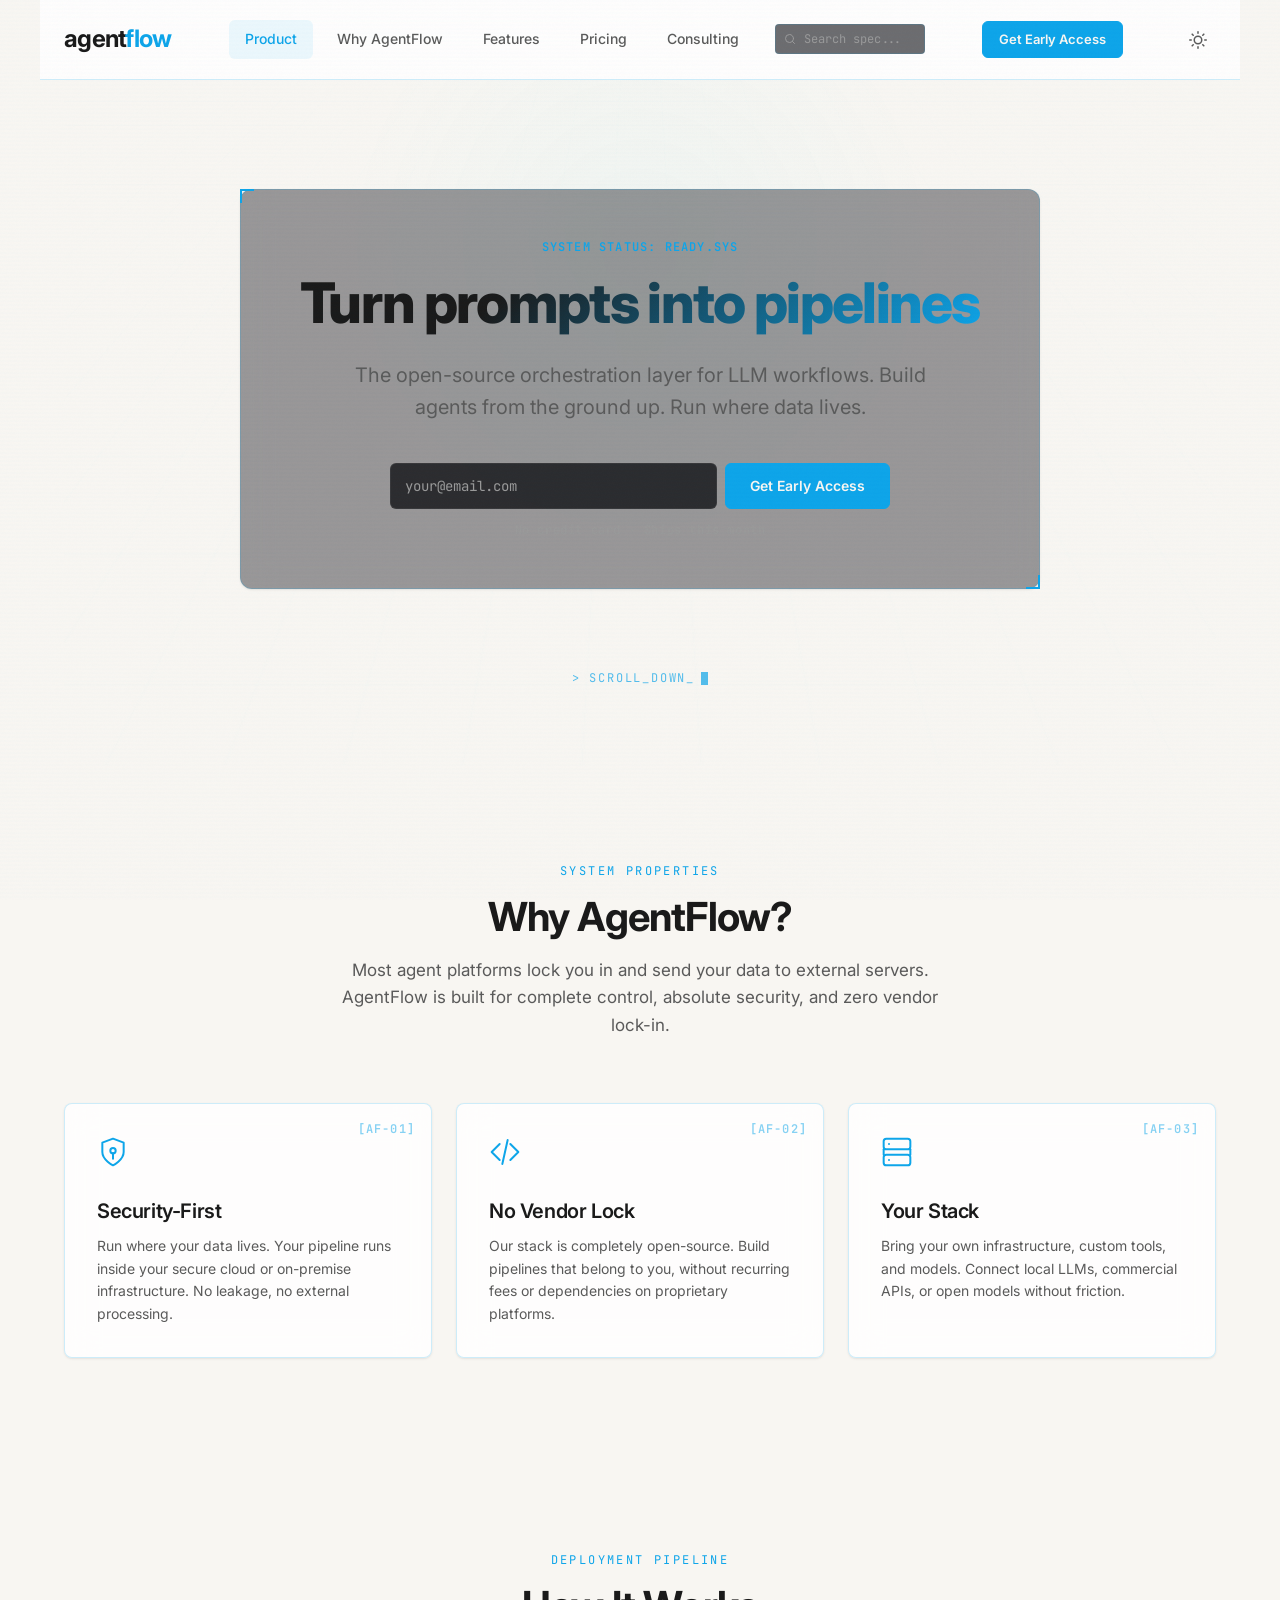
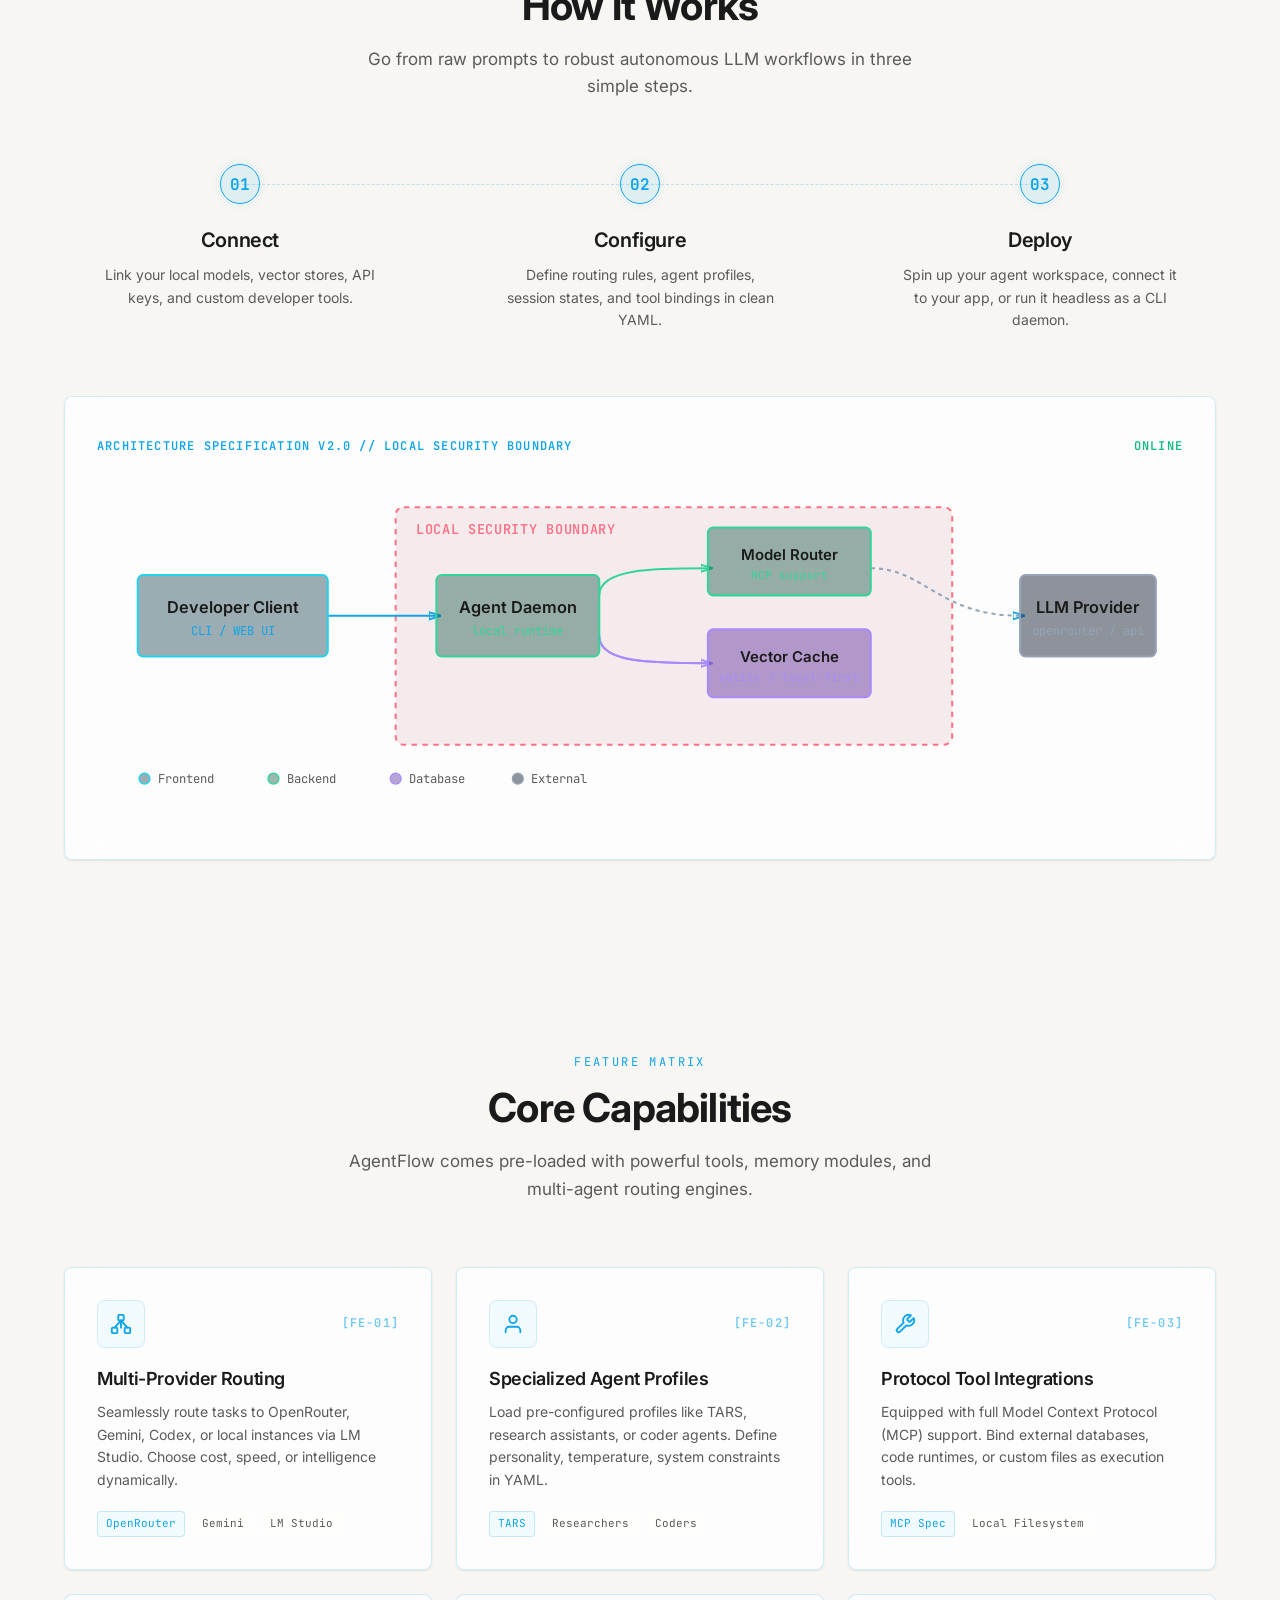
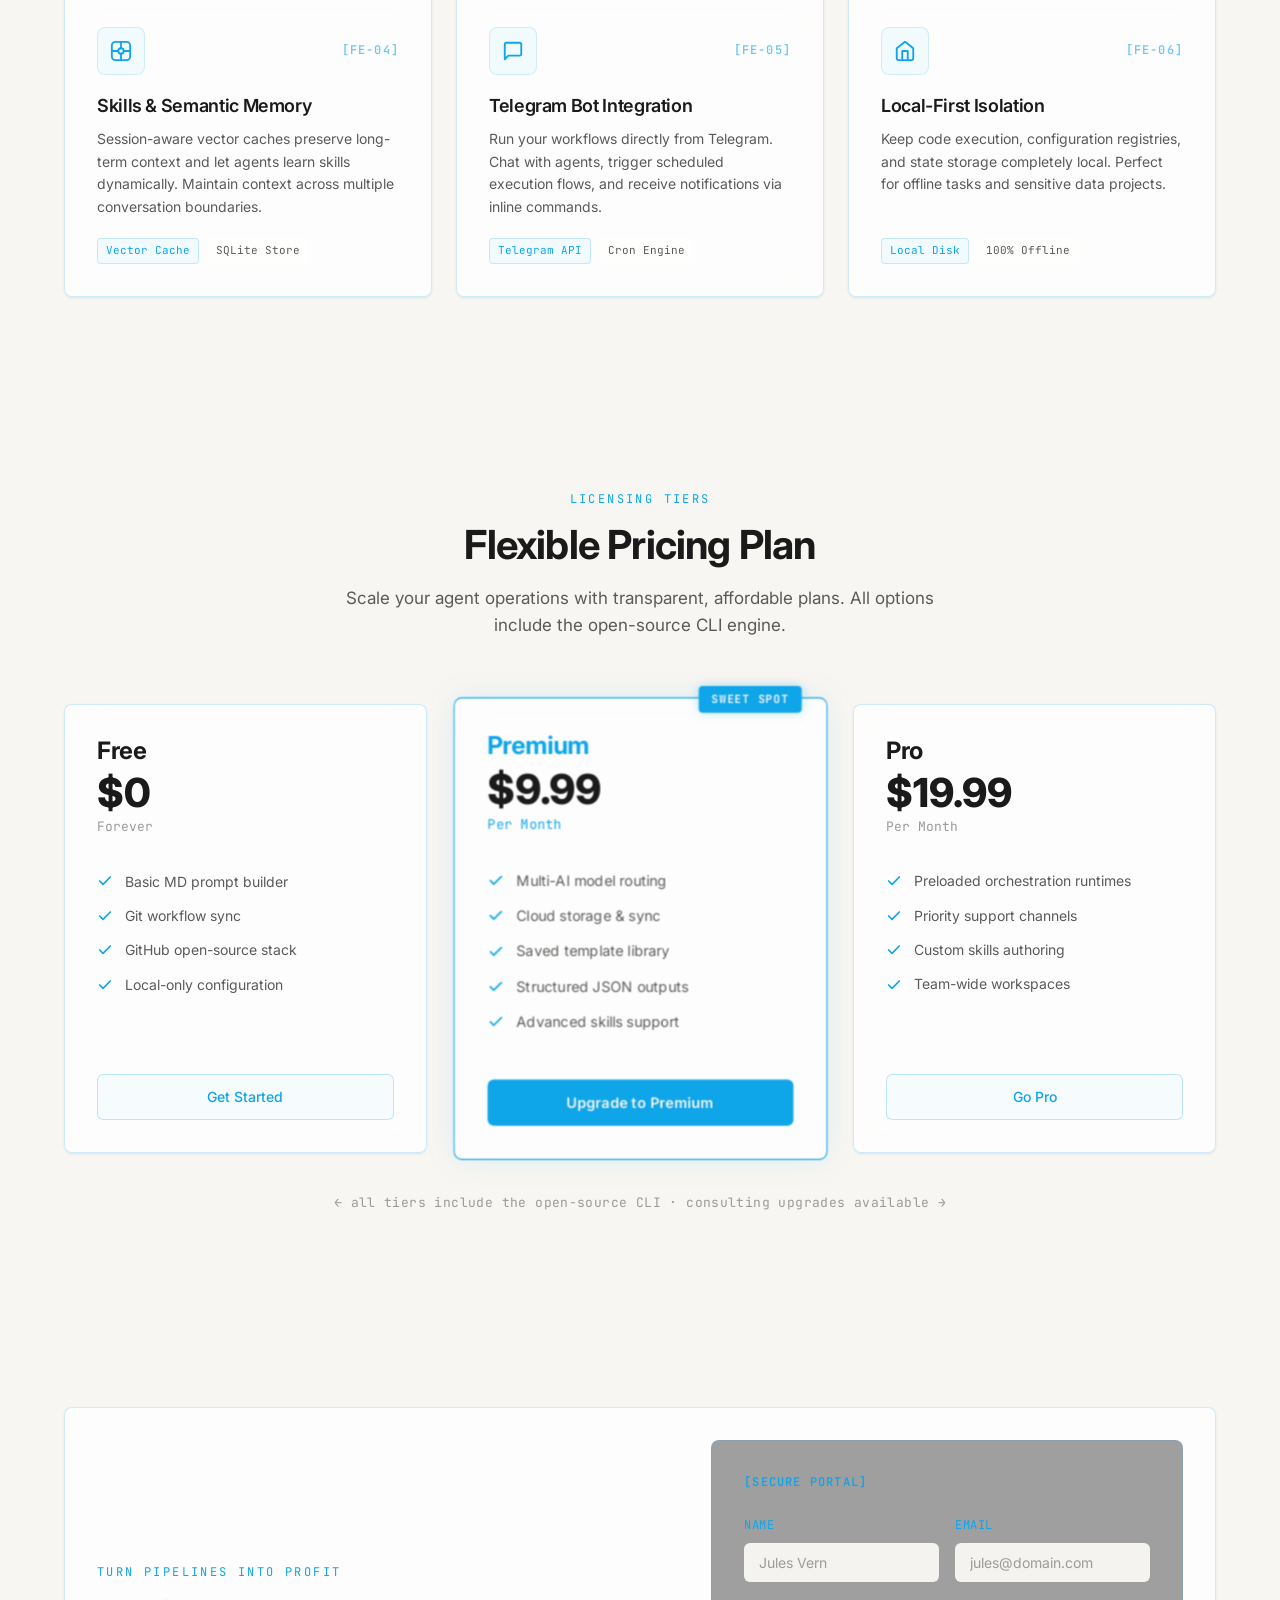
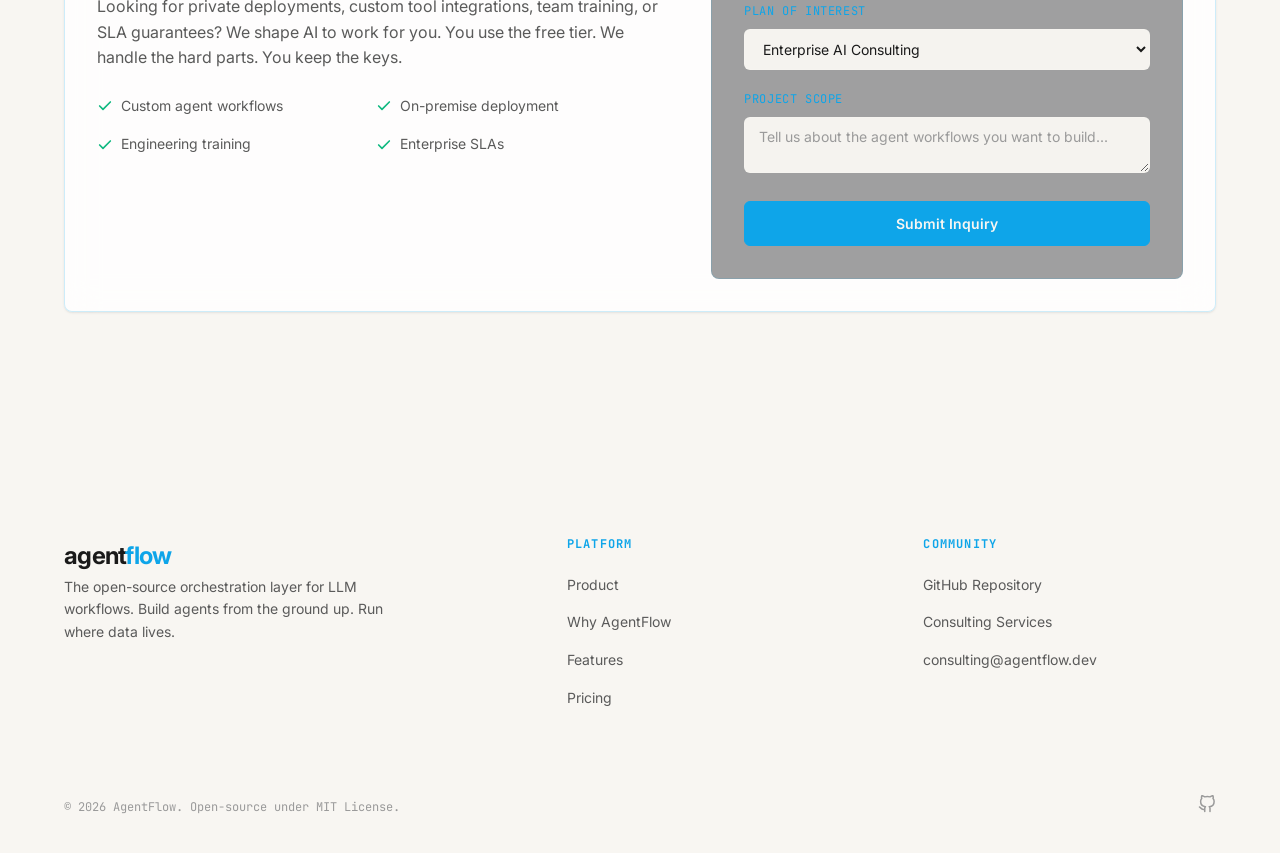
==== index.html @ 36c437a7 "AgentFlow marketing site v0.1 — Drift Design System v2.0 - Dark/light theme toggle with persistent s" ====
<!--
---
title: "AgentFlow Marketing Site"
artifact_type: Knowledge_Base
source_context: Drift redesign marketing site build
domain: Cloud/Infrastructure
systems: AgentFlow
primary_entities: AgentFlow; AI Agent Orchestration; Drift Design System
last_updated: 2026-05-25
status: active
---
-->
<!DOCTYPE html>
<html lang="en">
<head>
  <meta charset="UTF-8">
  <meta name="viewport" content="width=device-width, initial-scale=1.0">
  
  <!-- SEO Tags -->
  <title>AgentFlow | Turn Prompts Into Pipelines</title>
  <meta name="description" content="The open-source orchestration layer for LLM workflows. Build secure, local-first AI agents from the ground up and run where your data lives.">
  
  <!-- OpenGraph Metadata -->
  <meta property="og:title" content="AgentFlow | Turn Prompts Into Pipelines">
  <meta property="og:description" content="Build secure, local-first AI agents from the ground up and run where your data lives.">
  <meta property="og:type" content="website">
  <meta property="og:url" content="https://agentflow.dev">
  
  <!-- Fonts -->
  <link rel="preconnect" href="https://fonts.googleapis.com">
  <link rel="preconnect" href="https://fonts.gstatic.com" crossorigin>
  <link href="https://fonts.googleapis.com/css2?family=Inter:wght@300;400;500;600;700&family=JetBrains+Mono:wght@300;400;500;600;700&display=swap" rel="stylesheet">
  
  <style>
    /* ═══════════════════════════════════════════════════════════════
       DRIFT DESIGN SYSTEM v2.0 — CANONICAL STYLES
       ═══════════════════════════════════════════════════════════════ */
    
    *, *::before, *::after {
      box-sizing: border-box;
      margin: 0;
      padding: 0;
    }

    :root {
      /* Backgrounds */
      --bg-deep: #0B0B12;
      --bg-base: #0c0d0f;
      --bg-alt: #030712;
      --panel: #111215;
      --surface: #17181c;
      --border-panel: rgba(255, 255, 255, 0.05);

      /* Typography ink */
      --ink: #f2f0e8;
      --ink-secondary: #a8a6a0;
      --ink-muted: #6b6a66;

      /* Accent Palette (Domain: Cloud/Infrastructure = Teal) */
      --accent-primary: #22d3ee;
      --accent-primary-rgb: 34, 211, 238;
      --accent-secondary: #34d399;
      --accent-secondary-rgb: 52, 211, 153;
      --accent-tertiary: #818cf8;
      --accent-tertiary-rgb: 129, 140, 248;
      --accent-warning: #f472b6;

      /* Glassmorphism */
      --glass-bg: rgba(17, 18, 21, 0.75);
      --glass-border: rgba(34, 211, 238, 0.15);
      --glass-blur: 16px;
      --grain-opacity: 0.035;

      /* Font Stacks */
      --font-sans: 'Inter', system-ui, -apple-system, sans-serif;
      --font-mono: 'JetBrains Mono', monospace;

      /* Layout Dimensions */
      --content-max: 1200px;
      --header-height: 80px;

      /* Animation patterns */
      --ease-out: cubic-bezier(0.22, 1, 0.36, 1);
      --ease-spring: cubic-bezier(0.34, 1.56, 0.64, 1);
      --duration-fast: 150ms;
      --duration-base: 300ms;
      --duration-slow: 500ms;
    }

    /* ═══════════════════════════════════════════════════════════════
       LIGHT THEME — Warm, colorful alternative
       ═══════════════════════════════════════════════════════════════ */
    [data-theme="light"] {
      --bg-deep: #f8f6f2;
      --bg-base: #f0ede8;
      --bg-alt: #e8e4de;
      --panel: #ffffff;
      --surface: #f5f3ef;
      --border-panel: rgba(0, 0, 0, 0.06);

      --ink: #1a1a1a;
      --ink-secondary: #5a5a5a;
      --ink-muted: #9a9a9a;

      --accent-primary: #0ea5e9;
      --accent-primary-rgb: 14, 165, 233;
      --accent-secondary: #10b981;
      --accent-secondary-rgb: 16, 185, 129;
      --accent-tertiary: #8b5cf6;
      --accent-tertiary-rgb: 139, 92, 246;

      --glass-bg: rgba(255, 255, 255, 0.8);
      --glass-border: rgba(14, 165, 233, 0.2);
      --glass-blur: 16px;
      --grain-opacity: 0.015;

      /* Card shadow for light mode */
      --card-shadow: 0 1px 3px rgba(0,0,0,0.06), 0 1px 2px rgba(0,0,0,0.04);
      --card-shadow-hover: 0 10px 25px rgba(0,0,0,0.08), 0 4px 10px rgba(0,0,0,0.04);
    }
    [data-theme="light"] .drift-card {
      box-shadow: var(--card-shadow);
    }
    [data-theme="light"] .drift-card:hover {
      box-shadow: var(--card-shadow-hover);
    }
    [data-theme="light"] .drift-card--glass {
      box-shadow: var(--card-shadow);
    }
    [data-theme="light"] .drift-hud-frame {
      border-color: rgba(14, 165, 233, 0.2);
    }

    /* ── Base Setup ── */
    html {
      scroll-behavior: smooth;
      background-color: var(--bg-deep);
      color: var(--ink);
      font-family: var(--font-sans);
      -webkit-font-smoothing: antialiased;
      -moz-osx-font-smoothing: grayscale;
    }

    body {
      min-height: 100vh;
      overflow-x: hidden;
      line-height: 1.6;
      position: relative;
    }

    /* ── Scrollbars ── */
    ::-webkit-scrollbar {
      width: 8px;
    }
    ::-webkit-scrollbar-track {
      background: var(--bg-deep);
    }
    ::-webkit-scrollbar-thumb {
      background: var(--panel);
      border-radius: 4px;
      border: 2px solid var(--bg-deep);
    }
    ::-webkit-scrollbar-thumb:hover {
      background: var(--accent-primary);
    }

    /* Selection Highlighting */
    ::selection {
      background: rgba(var(--accent-primary-rgb), 0.25);
      color: var(--ink);
    }

    /* ── Overlays (Grain & Scanline) ── */
    body::before {
      content: '';
      position: fixed;
      inset: 0;
      z-index: 10000;
      pointer-events: none;
      opacity: var(--grain-opacity);
      background-image: url("data:image/svg+xml,%3Csvg viewBox='0 0 256 256' xmlns='http://www.w3.org/2000/svg'%3E%3Cfilter id='n'%3E%3CfeTurbulence type='fractalNoise' baseFrequency='0.85' numOctaves='4' stitchTiles='stitch'/%3E%3C/filter%3E%3Crect width='100%25' height='100%25' filter='url(%23n)' opacity='1'/%3E%3C/svg%3E");
      background-size: 200px 200px;
    }

    body::after {
      content: '';
      position: fixed;
      inset: 0;
      z-index: 9999;
      pointer-events: none;
      background: repeating-linear-gradient(
        0deg,
        transparent,
        transparent 2px,
        rgba(var(--accent-primary-rgb), 0.008) 2px,
        rgba(var(--accent-primary-rgb), 0.008) 4px
      );
    }

    /* ── App Shell / Layout ── */
    .app-shell {
      max-width: var(--content-max);
      margin: 0 auto;
      padding: 0 1.5rem;
    }

    section {
      padding: 6rem 0;
      position: relative;
    }
    
    section + section {
      border-top: 1px solid rgba(255, 255, 255, 0.03);
    }

    /* ── Typography Utilities ── */
    h1, h2, h3, h4, h5, h6 {
      font-family: var(--font-sans);
      font-weight: 700;
      line-height: 1.2;
      letter-spacing: -0.02em;
    }
    
    p {
      color: var(--ink-secondary);
      font-size: 1rem;
    }

    .font-mono {
      font-family: var(--font-mono);
    }

    /* ── Button Components ── */
    .drift-btn {
      display: inline-flex;
      align-items: center;
      justify-content: center;
      gap: 0.5rem;
      padding: 0.75rem 1.5rem;
      border-radius: 6px;
      font-family: var(--font-sans);
      font-weight: 500;
      font-size: 0.875rem;
      line-height: 1.4;
      cursor: pointer;
      transition: all var(--duration-fast) var(--ease-out);
      border: 1px solid transparent;
      text-decoration: none;
      outline: none;
    }

    .drift-btn--primary {
      background: var(--accent-primary);
      color: var(--bg-deep);
      border-color: var(--accent-primary);
      font-weight: 600;
    }

    .drift-btn--primary:hover {
      background: transparent;
      color: var(--accent-primary);
      box-shadow: 0 0 15px rgba(var(--accent-primary-rgb), 0.35);
    }
    
    .drift-btn--primary:focus-visible {
      box-shadow: 0 0 0 3px rgba(var(--accent-primary-rgb), 0.4);
    }

    .drift-btn--secondary {
      background: rgba(var(--accent-primary-rgb), 0.03);
      color: var(--accent-primary);
      border-color: rgba(var(--accent-primary-rgb), 0.25);
    }

    .drift-btn--secondary:hover {
      border-color: var(--accent-primary);
      background: rgba(var(--accent-primary-rgb), 0.08);
      box-shadow: 0 0 12px rgba(var(--accent-primary-rgb), 0.15);
    }

    .drift-btn--ghost {
      background: transparent;
      color: var(--ink-secondary);
    }

    .drift-btn--ghost:hover {
      color: var(--ink);
      background: rgba(255, 255, 255, 0.04);
    }

    /* ── Inputs & Forms ── */
    .drift-input {
      background: var(--surface);
      border: 1px solid rgba(255, 255, 255, 0.06);
      border-radius: 6px;
      padding: 0.625rem 0.875rem;
      font-family: var(--font-sans);
      font-size: 0.875rem;
      color: var(--ink);
      transition: border-color 0.15s ease;
      width: 100%;
    }
    .drift-input::placeholder {
      color: var(--ink-muted);
    }
    .drift-input:focus {
      outline: none;
      border-color: var(--accent-primary);
      box-shadow: 0 0 0 3px rgba(34, 211, 238, 0.1);
    }

    /* ── Cards & Panels ── */
    .drift-card {
      background: var(--panel);
      border: 1px solid rgba(255, 255, 255, 0.04);
      border-radius: 8px;
      padding: 2rem;
      transition: border-color var(--duration-base) var(--ease-out), 
                  transform var(--duration-base) var(--ease-out),
                  box-shadow var(--duration-base) var(--ease-out);
    }

    .drift-card:hover {
      border-color: rgba(var(--accent-primary-rgb), 0.2);
      transform: translateY(-3px);
    }

    .drift-card--glass {
      background: var(--glass-bg);
      backdrop-filter: blur(var(--glass-blur));
      -webkit-backdrop-filter: blur(var(--glass-blur));
      border: 1px solid var(--glass-border);
    }

    .drift-card--interactive {
      cursor: pointer;
    }

    .drift-card--interactive:hover {
      border-color: var(--accent-primary);
      box-shadow: 0 0 25px rgba(var(--accent-primary-rgb), 0.08);
    }

    /* ── HUD Frames & Brackets ── */
    .drift-hud-frame {
      position: relative;
      border: 1px solid rgba(var(--accent-primary-rgb), 0.1);
      background: rgba(11, 11, 18, 0.4);
      padding: 2rem;
    }

    .drift-hud-frame::before,
    .drift-hud-frame::after {
      content: '';
      position: absolute;
      width: 14px;
      height: 14px;
      border-color: var(--accent-primary);
      border-style: solid;
      pointer-events: none;
    }

    .drift-hud-frame::before {
      top: -1px;
      left: -1px;
      border-width: 2px 0 0 2px;
    }

    .drift-hud-frame::after {
      bottom: -1px;
      right: -1px;
      border-width: 0 2px 2px 0;
    }

    .drift-hud-readout {
      font-family: var(--font-mono);
      font-size: 0.75rem;
      color: var(--accent-primary);
      text-transform: uppercase;
      letter-spacing: 0.1em;
      font-weight: 600;
    }

    /* ── Scroll Reveal ── */
    .reveal-on-scroll {
      opacity: 0;
      transform: translateY(16px);
      transition: opacity 0.6s var(--ease-out), transform 0.6s var(--ease-out);
    }

    .reveal-on-scroll.revealed {
      opacity: 1;
      transform: translateY(0);
    }

    /* ── Scroll-to-Top Button ── */
    .scroll-top {
      position: fixed;
      bottom: 2rem;
      right: 2rem;
      width: 48px;
      height: 48px;
      border-radius: 50%;
      background: var(--glass-bg);
      border: 1px solid var(--glass-border);
      backdrop-filter: blur(var(--glass-blur));
      -webkit-backdrop-filter: blur(var(--glass-blur));
      color: var(--accent-primary);
      display: flex;
      align-items: center;
      justify-content: center;
      cursor: pointer;
      opacity: 0;
      transform: scale(0.8) translateY(10px);
      pointer-events: none;
      z-index: 99;
      transition: all var(--duration-base) var(--ease-out);
    }

    .scroll-top.visible {
      opacity: 1;
      transform: scale(1) translateY(0);
      pointer-events: auto;
    }

    .scroll-top:hover {
      border-color: var(--accent-primary);
      background: rgba(var(--accent-primary-rgb), 0.1);
      box-shadow: 0 0 15px rgba(var(--accent-primary-rgb), 0.2);
    }

    /* ── Hide sections for search filtering ── */
    .section-hidden {
      display: none !important;
    }

    /* ── Header & Navigation (Step 2) ── */
    header {
      position: sticky;
      top: 0;
      height: var(--header-height);
      display: flex;
      align-items: center;
      justify-content: space-between;
      z-index: 100;
      background: var(--glass-bg);
      backdrop-filter: blur(var(--glass-blur));
      -webkit-backdrop-filter: blur(var(--glass-blur));
      border-bottom: 1px solid var(--glass-border);
      margin: 0 -1.5rem;
      padding: 0 1.5rem;
      transition: background var(--duration-base) var(--ease-out);
    }

    .nav-logo {
      font-size: 1.5rem;
      font-weight: 700;
      color: var(--ink);
      text-decoration: none;
      font-family: var(--font-sans);
      letter-spacing: -0.03em;
    }

    .nav-logo span {
      color: var(--accent-primary);
    }

    .nav-menu {
      display: flex;
      align-items: center;
      gap: 0.5rem;
    }

    .nav-menu a {
      font-family: var(--font-sans);
      font-size: 0.875rem;
      color: var(--ink-secondary);
      text-decoration: none;
      padding: 0.5rem 1rem;
      border-radius: 6px;
      transition: all var(--duration-fast) var(--ease-out);
      font-weight: 500;
    }

    .nav-menu a:hover {
      color: var(--ink);
      background: rgba(255, 255, 255, 0.04);
    }

    .nav-menu a.active {
      color: var(--accent-primary);
      background: rgba(var(--accent-primary-rgb), 0.08);
    }

    .nav-cta {
      display: flex;
      align-items: center;
    }
    .theme-toggle {
      width: 36px;
      height: 36px;
      padding: 0;
      display: flex;
      align-items: center;
      justify-content: center;
      border-radius: 50%;
      color: var(--ink-secondary);
      flex-shrink: 0;
    }
    .theme-toggle:hover {
      color: var(--accent-primary);
      background: rgba(128, 128, 128, 0.08);
    }

    .nav-toggle {
      display: none;
      background: transparent;
      border: none;
      color: var(--ink);
      cursor: pointer;
      padding: 0.5rem;
      outline: none;
    }

    .drift-btn--sm {
      padding: 0.5rem 1rem;
      font-size: 0.8125rem;
    }

    @media (max-width: 768px) {
      .nav-menu {
        display: none;
        position: absolute;
        top: var(--header-height);
        left: 0;
        right: 0;
        background: var(--panel);
        border-bottom: 1px solid rgba(255, 255, 255, 0.08);
        flex-direction: column;
        padding: 1.5rem;
        gap: 0.75rem;
        align-items: stretch;
      }
      
      .nav-menu.open {
        display: flex;
      }
      
      .nav-menu a {
        width: 100%;
        padding: 0.75rem 1rem;
      }
      
      .nav-toggle {
        display: block;
      }
      
      .nav-cta {
        display: none;
      }
      
      .nav-menu .nav-cta-mobile {
        display: inline-flex !important;
      }
    }

    /* ── Hero Section (Step 3) ── */
    .hero-section {
      min-height: calc(85vh - var(--header-height));
      display: flex;
      flex-direction: column;
      align-items: center;
      justify-content: center;
      text-align: center;
      position: relative;
      overflow: hidden;
      padding: 4rem 0 2rem;
    }

    .hero-mesh {
      position: absolute;
      inset: 0;
      z-index: -1;
      opacity: 0.12;
      background-image: 
        linear-gradient(rgba(34, 211, 238, 0.08) 1px, transparent 1px),
        linear-gradient(90deg, rgba(34, 211, 238, 0.08) 1px, transparent 1px);
      background-size: 40px 40px;
      background-position: center top;
      transform: perspective(600px) rotateX(60deg) translateY(-80px) translateZ(0);
      transform-origin: top center;
      animation: grid-scroll 24s linear infinite;
    }

    @keyframes grid-scroll {
      from { background-position: center 0; }
      to { background-position: center 960px; }
    }

    .hero-glow {
      position: absolute;
      top: -20%;
      left: 50%;
      width: 600px;
      height: 600px;
      transform: translateX(-50%);
      background: radial-gradient(circle, rgba(34, 211, 238, 0.04) 0%, transparent 70%);
      pointer-events: none;
      z-index: -1;
    }

    .hero-hud-frame {
      max-width: 800px;
      width: 100%;
      display: flex;
      flex-direction: column;
      align-items: center;
      border-radius: 12px;
      margin-bottom: 2rem;
      padding: 3rem 2rem;
      box-shadow: 0 10px 40px rgba(0, 0, 0, 0.5);
    }

    .hero-tagline {
      font-size: clamp(2.25rem, 5vw, 3.5rem);
      font-weight: 800;
      letter-spacing: -0.03em;
      margin-bottom: 1.5rem;
      background: linear-gradient(135deg, var(--ink) 30%, var(--accent-primary) 100%);
      -webkit-background-clip: text;
      -webkit-text-fill-color: transparent;
      background-clip: text;
      line-height: 1.1;
    }

    .hero-subhead {
      font-size: clamp(1rem, 2vw, 1.25rem);
      color: var(--ink-secondary);
      max-width: 600px;
      margin-bottom: 2.5rem;
      line-height: 1.6;
    }

    .hero-form {
      display: flex;
      width: 100%;
      max-width: 500px;
      gap: 0.5rem;
      margin-bottom: 0.75rem;
      z-index: 2;
    }

    .hero-form .drift-input {
      font-family: var(--font-mono);
      background: rgba(17, 18, 21, 0.8);
      color: var(--ink);
    }

    .hero-form .drift-btn {
      white-space: nowrap;
      flex-shrink: 0;
    }

    .hero-subtext {
      font-size: 0.75rem;
      color: var(--ink-muted);
      font-family: var(--font-mono);
      letter-spacing: 0.05em;
    }

    .hero-scroll-indicator {
      margin-top: 3rem;
      font-family: var(--font-mono);
      color: var(--accent-primary);
      font-size: 0.75rem;
      text-transform: uppercase;
      letter-spacing: 0.15em;
      cursor: pointer;
      display: inline-flex;
      align-items: center;
      gap: 6px;
      opacity: 0.7;
      text-decoration: none;
      transition: opacity var(--duration-fast) var(--ease-out);
    }

    .hero-scroll-indicator:hover {
      opacity: 1;
    }

    .terminal-cursor {
      display: inline-block;
      width: 7px;
      height: 1.1em;
      background: var(--accent-primary);
      animation: cursor-blink 1s step-end infinite;
      vertical-align: text-bottom;
    }

    @keyframes cursor-blink {
      50% { opacity: 0; }
    }

    /* ── Problem Section / Why AgentFlow (Step 4) ── */
    .section-header {
      text-align: center;
      margin-bottom: 4rem;
    }

    .section-tag {
      font-family: var(--font-mono);
      font-size: 0.75rem;
      color: var(--accent-primary);
      text-transform: uppercase;
      letter-spacing: 0.2em;
      margin-bottom: 0.75rem;
      display: block;
    }

    .section-title {
      font-size: clamp(1.75rem, 4vw, 2.5rem);
      font-weight: 700;
      color: var(--ink);
      margin-bottom: 1rem;
    }

    .section-subtitle {
      font-size: 1.0625rem;
      color: var(--ink-secondary);
      max-width: 600px;
      margin: 0 auto;
      line-height: 1.6;
    }

    .card-grid-3 {
      display: grid;
      grid-template-columns: repeat(auto-fit, minmax(280px, 1fr));
      gap: 1.5rem;
    }

    .why-card {
      position: relative;
    }

    .why-icon {
      color: var(--accent-primary);
      margin-bottom: 1.5rem;
      display: inline-block;
      transition: transform var(--duration-base) var(--ease-spring);
    }

    .why-card:hover .why-icon {
      transform: scale(1.1) rotate(5deg);
    }

    .why-title {
      font-size: 1.25rem;
      font-weight: 600;
      color: var(--ink);
      margin-bottom: 0.75rem;
    }

    .why-desc {
      font-size: 0.875rem;
      color: var(--ink-secondary);
      line-height: 1.6;
    }

    /* ── How It Works Section (Step 5) ── */
    .flow-grid {
      display: grid;
      grid-template-columns: 1fr 1fr 1fr;
      gap: 3rem;
      position: relative;
      margin-bottom: 4rem;
    }

    .flow-step {
      display: flex;
      flex-direction: column;
      align-items: center;
      text-align: center;
      position: relative;
      z-index: 2;
    }

    .flow-number-badge {
      font-family: var(--font-mono);
      width: 40px;
      height: 40px;
      border-radius: 50%;
      background: rgba(var(--accent-primary-rgb), 0.1);
      border: 1px solid var(--accent-primary);
      color: var(--accent-primary);
      display: flex;
      align-items: center;
      justify-content: center;
      font-weight: 700;
      margin-bottom: 1.5rem;
      box-shadow: 0 0 10px rgba(var(--accent-primary-rgb), 0.15);
    }

    .flow-title {
      font-size: 1.25rem;
      font-weight: 600;
      color: var(--ink);
      margin-bottom: 0.75rem;
    }

    .flow-desc {
      font-size: 0.875rem;
      color: var(--ink-secondary);
      max-width: 280px;
      line-height: 1.6;
    }

    .arch-panel {
      position: relative;
      overflow: hidden;
    }
    
    .arch-svg-container {
      width: 100%;
      overflow-x: auto;
    }
    
    .arch-svg {
      min-width: 700px;
      display: block;
    }
    
    .arch-node {
      transition: transform var(--duration-base) var(--ease-spring);
    }
    
    .arch-node:hover {
      filter: brightness(1.3);
      stroke: var(--accent-primary);
      stroke-width: 2;
    }

    /* Connecting lines between steps (desktop only) */
    @media (min-width: 769px) {
      .flow-grid::before {
        content: '';
        position: absolute;
        top: 20px;
        left: 15%;
        right: 15%;
        height: 1px;
        border-top: 1.5px dashed rgba(var(--accent-primary-rgb), 0.25);
        z-index: 1;
      }
    }

    @media (max-width: 768px) {
      .flow-grid {
        grid-template-columns: 1fr;
        gap: 2.5rem;
      }
      
      /* Vertical connecting line */
      .flow-grid::before {
        content: '';
        position: absolute;
        top: 20px;
        bottom: 20px;
        left: 50%;
        width: 1px;
        border-left: 1.5px dashed rgba(var(--accent-primary-rgb), 0.25);
        transform: translateX(-50%);
        z-index: 1;
      }
    }

    /* ── Features Grid Section (Step 6) ── */
    .features-grid {
      display: grid;
      grid-template-columns: repeat(auto-fit, minmax(300px, 1fr));
      gap: 1.5rem;
    }

    .feature-card {
      display: flex;
      flex-direction: column;
      height: 100%;
    }

    .feature-header {
      display: flex;
      align-items: center;
      justify-content: space-between;
      margin-bottom: 1.25rem;
    }

    .feature-icon-wrapper {
      width: 48px;
      height: 48px;
      border-radius: 8px;
      background: rgba(var(--accent-primary-rgb), 0.05);
      border: 1px solid rgba(var(--accent-primary-rgb), 0.15);
      display: flex;
      align-items: center;
      justify-content: center;
      color: var(--accent-primary);
    }

    .feature-title {
      font-size: 1.125rem;
      font-weight: 600;
      color: var(--ink);
      margin-bottom: 0.75rem;
    }

    .feature-desc {
      font-size: 0.875rem;
      color: var(--ink-secondary);
      line-height: 1.6;
      flex-grow: 1;
      margin-bottom: 1.25rem;
    }

    .feature-tags {
      display: flex;
      flex-wrap: wrap;
      gap: 0.5rem;
      margin-top: auto;
    }

    .feature-tag {
      font-family: var(--font-mono);
      font-size: 0.6875rem;
      padding: 0.2rem 0.5rem;
      border-radius: 4px;
      background: rgba(255, 255, 255, 0.03);
      border: 1px solid rgba(255, 255, 255, 0.06);
      color: var(--ink-secondary);
    }

    .feature-tag--highlight {
      background: rgba(var(--accent-primary-rgb), 0.05);
      border: 1px solid rgba(var(--accent-primary-rgb), 0.2);
      color: var(--accent-primary);
    }

    /* ── Pricing Section (Step 7) ── */
    .pricing-grid {
      display: grid;
      grid-template-columns: repeat(auto-fit, minmax(280px, 1fr));
      gap: 2rem;
      align-items: stretch;
      margin-bottom: 2.5rem;
    }

    .pricing-card {
      display: flex;
      flex-direction: column;
      position: relative;
    }

    .pricing-card--highlighted {
      border-color: var(--accent-primary) !important;
      box-shadow: 0 0 30px rgba(var(--accent-primary-rgb), 0.12) !important;
      transform: scale(1.03);
    }

    @media (max-width: 768px) {
      .pricing-card--highlighted {
        transform: scale(1);
      }
    }

    .pricing-badge {
      position: absolute;
      top: -12px;
      right: 1.5rem;
      background: var(--accent-primary);
      color: var(--bg-deep);
      font-family: var(--font-mono);
      font-size: 0.6875rem;
      font-weight: 700;
      padding: 0.25rem 0.75rem;
      border-radius: 4px;
      text-transform: uppercase;
      letter-spacing: 0.05em;
      box-shadow: 0 0 10px rgba(var(--accent-primary-rgb), 0.3);
    }

    .pricing-tier-name {
      font-size: 1.5rem;
      font-weight: 700;
      color: var(--ink);
      margin-bottom: 0.5rem;
    }

    .pricing-price {
      font-size: 2.5rem;
      font-weight: 800;
      color: var(--ink);
      line-height: 1;
      margin-bottom: 0.25rem;
    }

    .pricing-price span {
      color: var(--accent-primary);
    }

    .pricing-sub {
      font-size: 0.8125rem;
      color: var(--ink-muted);
      font-family: var(--font-mono);
      margin-bottom: 2rem;
    }

    .pricing-features {
      list-style: none;
      padding: 0;
      margin: 0 0 2rem;
      flex-grow: 1;
    }

    .pricing-features li {
      font-size: 0.875rem;
      color: var(--ink-secondary);
      display: flex;
      align-items: center;
      gap: 0.75rem;
      margin-bottom: 0.75rem;
    }

    .pricing-features svg {
      color: var(--accent-primary);
      flex-shrink: 0;
    }

    .pricing-footer-note {
      text-align: center;
      font-family: var(--font-mono);
      color: var(--ink-muted);
      font-size: 0.8125rem;
      letter-spacing: 0.03em;
    }

    /* ── Consulting Section (Step 8) ── */
    .consulting-banner {
      display: grid;
      grid-template-columns: 1.2fr 1fr;
      gap: 3rem;
      align-items: center;
    }

    @media (max-width: 992px) {
      .consulting-banner {
        grid-template-columns: 1fr;
        gap: 2.5rem;
      }
    }

    .consulting-tagline {
      font-size: clamp(1.5rem, 3vw, 2.25rem);
      font-weight: 700;
      color: var(--ink);
      line-height: 1.2;
      margin-bottom: 1.5rem;
    }

    .consulting-tagline span {
      background: var(--accent-primary);
      color: var(--bg-deep);
      padding: 0 0.5rem;
      border-radius: 4px;
    }

    .consulting-text {
      font-size: 1rem;
      color: var(--ink-secondary);
      line-height: 1.6;
      margin-bottom: 1.5rem;
    }

    .consulting-bullets {
      list-style: none;
      padding: 0;
      margin: 0 1.5rem 0 0;
      display: grid;
      grid-template-columns: 1fr 1fr;
      gap: 1rem;
    }

    @media (max-width: 480px) {
      .consulting-bullets {
        grid-template-columns: 1fr;
      }
    }

    .consulting-bullets li {
      font-size: 0.875rem;
      color: var(--ink-secondary);
      display: flex;
      align-items: center;
      gap: 0.5rem;
    }

    .consulting-bullets svg {
      color: var(--accent-secondary);
      flex-shrink: 0;
    }

    /* Form Styles */
    .consulting-form-card {
      background: rgba(17, 18, 21, 0.4);
      border: 1px solid rgba(var(--accent-primary-rgb), 0.15);
      border-radius: 8px;
      padding: 2rem;
      transition: opacity var(--duration-base) var(--ease-out);
    }

    .form-group {
      margin-bottom: 1.25rem;
    }

    .form-label {
      display: block;
      font-family: var(--font-mono);
      font-size: 0.75rem;
      color: var(--accent-primary);
      text-transform: uppercase;
      letter-spacing: 0.05em;
      margin-bottom: 0.5rem;
    }

    .form-row {
      display: grid;
      grid-template-columns: 1fr 1fr;
      gap: 1rem;
    }

    @media (max-width: 480px) {
      .form-row {
        grid-template-columns: 1fr;
      }
    }

    /* Footer Styles */
    footer {
      border-top: 1px solid rgba(255, 255, 255, 0.03);
      padding: 4rem 0 2rem;
      margin-top: 4rem;
    }

    .footer-grid {
      display: grid;
      grid-template-columns: 1.5fr 1fr 1fr;
      gap: 4rem;
      margin-bottom: 3rem;
    }

    @media (max-width: 768px) {
      .footer-grid {
        grid-template-columns: 1fr;
        gap: 2.5rem;
      }
    }

    .footer-brand {
      margin-bottom: 1rem;
    }

    .footer-desc {
      font-size: 0.875rem;
      color: var(--ink-secondary);
      line-height: 1.6;
      max-width: 320px;
    }

    .footer-heading {
      font-family: var(--font-mono);
      font-size: 0.75rem;
      color: var(--accent-primary);
      text-transform: uppercase;
      letter-spacing: 0.1em;
      margin-bottom: 1.25rem;
    }

    .footer-links {
      list-style: none;
      padding: 0;
      margin: 0;
    }

    .footer-links li {
      margin-bottom: 0.75rem;
    }

    .footer-links a {
      font-size: 0.875rem;
      color: var(--ink-secondary);
      text-decoration: none;
      transition: color var(--duration-fast) var(--ease-out);
    }

    .footer-links a:hover {
      color: var(--accent-primary);
    }

    .footer-bottom {
      border-top: 1px solid rgba(255, 255, 255, 0.03);
      padding-top: 1.5rem;
      display: flex;
      justify-content: space-between;
      align-items: center;
      flex-wrap: wrap;
      gap: 1rem;
    }

    .footer-copyright {
      font-size: 0.75rem;
      color: var(--ink-muted);
      font-family: var(--font-mono);
    }

    .footer-social {
      display: flex;
      gap: 1rem;
    }

    .footer-social a {
      color: var(--ink-muted);
      transition: color var(--duration-fast) var(--ease-out);
    }

    .footer-social a:hover {
      color: var(--accent-primary);
    }

    /* ── Search Input (Step 9) ── */
    .nav-search-wrapper {
      position: relative;
      max-width: 150px;
      margin-left: 0.75rem;
    }
    
    .nav-search {
      padding: 0.375rem 0.75rem 0.375rem 1.75rem !important;
      font-size: 0.75rem !important;
      background: rgba(11, 11, 18, 0.6) !important;
      border: 1px solid rgba(var(--accent-primary-rgb), 0.15) !important;
      font-family: var(--font-mono) !important;
      border-radius: 4px !important;
    }

    .nav-search:focus {
      border-color: var(--accent-primary) !important;
      box-shadow: 0 0 10px rgba(var(--accent-primary-rgb), 0.15) !important;
    }

    .search-icon-svg {
      position: absolute;
      left: 0.6rem;
      top: 50%;
      transform: translateY(-50%);
      color: var(--ink-muted);
      pointer-events: none;
      width: 12px;
      height: 12px;
    }

    @media (max-width: 768px) {
      .nav-search-wrapper {
        max-width: none;
        margin: 0.5rem 0;
        width: 100%;
        order: -1; /* place search at top of mobile menu dropdown */
      }
      
      .nav-search {
        padding: 0.5rem 1rem 0.5rem 2rem !important;
        font-size: 0.875rem !important;
      }
    }
  </style>
</head>
<body>

  <!-- Sticky Scroll-to-Top -->
  <button class="scroll-top" id="scrollTopBtn" aria-label="Scroll to top" title="Scroll to top">
    <svg width="20" height="20" viewBox="0 0 24 24" fill="none" stroke="currentColor" stroke-width="2.5" stroke-linecap="round" stroke-linejoin="round">
      <polyline points="18 15 12 9 6 15"></polyline>
    </svg>
  </button>

  <div class="app-shell">
    
    <!-- NAVIGATION CONTAINER (Step 2) -->
    <header>
      <a href="#" class="nav-logo">
        agent<span>flow</span>
      </a>
      
      <button class="nav-toggle" id="navToggle" aria-expanded="false" aria-label="Toggle menu">
        <svg width="24" height="24" viewBox="0 0 24 24" fill="none" stroke="currentColor" stroke-width="2" stroke-linecap="round" stroke-linejoin="round">
          <line x1="3" y1="12" x2="21" y2="12"></line>
          <line x1="3" y1="6" x2="21" y2="6"></line>
          <line x1="3" y1="18" x2="21" y2="18"></line>
        </svg>
      </button>

      <nav class="nav-menu" id="navMenu">
        <a href="#hero" class="active">Product</a>
        <a href="#why">Why AgentFlow</a>
        <a href="#features">Features</a>
        <a href="#pricing">Pricing</a>
        <a href="#consulting">Consulting</a>
        
        <!-- Search Box (Step 9) -->
        <div class="nav-search-wrapper">
          <svg class="search-icon-svg" viewBox="0 0 24 24" fill="none" stroke="currentColor" stroke-width="2" stroke-linecap="round" stroke-linejoin="round">
            <circle cx="11" cy="11" r="8"></circle>
            <line x1="21" y1="21" x2="16.65" y2="16.65"></line>
          </svg>
          <input type="text" id="kbSearchInput" class="drift-input nav-search" placeholder="Search spec...">
        </div>
        
        <a href="#early-access" class="drift-btn drift-btn--primary drift-btn--sm nav-cta-mobile" style="margin-top: 1rem; display: none;">Get Early Access</a>
      </nav>

      <div class="nav-cta">
        <a href="#early-access" class="drift-btn drift-btn--primary drift-btn--sm">Get Early Access</a>
      </div>
      <button class="drift-btn drift-btn--ghost theme-toggle" id="themeToggle" aria-label="Toggle theme" title="Toggle theme" style="flex-shrink: 0;">
        <svg width="18" height="18" viewBox="0 0 24 24" fill="none" stroke="currentColor" stroke-width="2" stroke-linecap="round" stroke-linejoin="round" id="themeIcon">
          <path d="M21 12.79A9 9 0 1 1 11.21 3 7 7 0 0 0 21 12.79z"></path>
        </svg>
      </button>
    </header>
    
    <main>
      
      <!-- HERO CONTAINER (Step 3) -->
      <section id="hero" class="hero-section" data-keywords="hero, tagline, email, early access, prompts, pipelines, workflows, orchestration">
        <div class="hero-mesh"></div>
        <div class="hero-glow"></div>
        
        <div class="drift-card drift-card--glass drift-hud-frame hero-hud-frame">
          <div class="drift-hud-readout" style="margin-bottom: 1rem;">System status: ready.sys</div>
          <h1 class="hero-tagline">Turn prompts into pipelines</h1>
          <p class="hero-subhead">
            The open-source orchestration layer for LLM workflows. Build agents from the ground up. Run where data lives.
          </p>
          
          <form class="hero-form" id="earlyAccessForm" action="#">
            <input type="email" placeholder="your@email.com" required class="drift-input" id="heroEmail" aria-label="Email address">
            <button type="submit" class="drift-btn drift-btn--primary">
              Get Early Access
            </button>
          </form>
          
          <div class="hero-subtext">
            No credit card &middot; Ships this month
          </div>
        </div>
        
        <a href="#why" class="hero-scroll-indicator" aria-label="Scroll to next section">
          <span>> scroll_down_</span><span class="terminal-cursor"></span>
        </a>
      </section>
      
      <!-- WHY AGENTFLOW / PROBLEM SECTION (Step 4) -->
      <section id="why" class="reveal-on-scroll" data-keywords="why, security, vendor lock, infrastructure, stack, local, data, open source">
        <div class="section-header">
          <span class="section-tag">System Properties</span>
          <h2 class="section-title">Why AgentFlow?</h2>
          <p class="section-subtitle">
            Most agent platforms lock you in and send your data to external servers. AgentFlow is built for complete control, absolute security, and zero vendor lock-in.
          </p>
        </div>
        
        <div class="card-grid-3">
          <!-- Card 1: Security-First -->
          <div class="drift-card drift-card--glass why-card">
            <div class="drift-hud-readout" style="position: absolute; top: 1rem; right: 1rem; opacity: 0.5;">[AF-01]</div>
            <div class="why-icon">
              <svg width="32" height="32" viewBox="0 0 24 24" fill="none" stroke="currentColor" stroke-width="1.5" stroke-linecap="round" stroke-linejoin="round">
                <path d="M12 22s8-4 8-10V5l-8-3-8 3v7c0 6 8 10 8 10z"></path>
                <circle cx="12" cy="11" r="2"></circle>
                <line x1="12" y1="13" x2="12" y2="17"></line>
              </svg>
            </div>
            <h3 class="why-title">Security-First</h3>
            <p class="why-desc">
              Run where your data lives. Your pipeline runs inside your secure cloud or on-premise infrastructure. No leakage, no external processing.
            </p>
          </div>
          
          <!-- Card 2: No Vendor Lock -->
          <div class="drift-card drift-card--glass why-card">
            <div class="drift-hud-readout" style="position: absolute; top: 1rem; right: 1rem; opacity: 0.5;">[AF-02]</div>
            <div class="why-icon">
              <svg width="32" height="32" viewBox="0 0 24 24" fill="none" stroke="currentColor" stroke-width="1.5" stroke-linecap="round" stroke-linejoin="round">
                <polyline points="16 18 22 12 16 6"></polyline>
                <polyline points="8 6 2 12 8 18"></polyline>
                <line x1="10" y1="21" x2="14" y2="3"></line>
              </svg>
            </div>
            <h3 class="why-title">No Vendor Lock</h3>
            <p class="why-desc">
              Our stack is completely open-source. Build pipelines that belong to you, without recurring fees or dependencies on proprietary platforms.
            </p>
          </div>
          
          <!-- Card 3: Your Stack -->
          <div class="drift-card drift-card--glass why-card">
            <div class="drift-hud-readout" style="position: absolute; top: 1rem; right: 1rem; opacity: 0.5;">[AF-03]</div>
            <div class="why-icon">
              <svg width="32" height="32" viewBox="0 0 24 24" fill="none" stroke="currentColor" stroke-width="1.5" stroke-linecap="round" stroke-linejoin="round">
                <rect x="2" y="2" width="20" height="8" rx="2" ry="2"></rect>
                <rect x="2" y="14" width="20" height="8" rx="2" ry="2"></rect>
                <line x1="6" y1="6" x2="6.01" y2="6"></line>
                <line x1="6" y1="18" x2="6.01" y2="18"></line>
                <line x1="2" y1="10" x2="2" y2="14"></line>
                <line x1="22" y1="10" x2="22" y2="14"></line>
              </svg>
            </div>
            <h3 class="why-title">Your Stack</h3>
            <p class="why-desc">
              Bring your own infrastructure, custom tools, and models. Connect local LLMs, commercial APIs, or open models without friction.
            </p>
          </div>
        </div>
      </section>
      
      <!-- HOW IT WORKS SECTION (Step 5) -->
      <section id="how" class="reveal-on-scroll" data-keywords="how, connect, configure, deploy, flow, pipeline, architecture, setup">
        <div class="section-header">
          <span class="section-tag">Deployment Pipeline</span>
          <h2 class="section-title">How It Works</h2>
          <p class="section-subtitle">
            Go from raw prompts to robust autonomous LLM workflows in three simple steps.
          </p>
        </div>
        
        <div class="flow-grid">
          <!-- Step 1: Connect -->
          <div class="flow-step">
            <div class="flow-number-badge">01</div>
            <h3 class="flow-title">Connect</h3>
            <p class="flow-desc">
              Link your local models, vector stores, API keys, and custom developer tools.
            </p>
          </div>
          
          <!-- Step 2: Configure -->
          <div class="flow-step">
            <div class="flow-number-badge">02</div>
            <h3 class="flow-title">Configure</h3>
            <p class="flow-desc">
              Define routing rules, agent profiles, session states, and tool bindings in clean YAML.
            </p>
          </div>
          
          <!-- Step 3: Deploy -->
          <div class="flow-step">
            <div class="flow-number-badge">03</div>
            <h3 class="flow-title">Deploy</h3>
            <p class="flow-desc">
              Spin up your agent workspace, connect it to your app, or run it headless as a CLI daemon.
            </p>
          </div>
        </div>

        <!-- Architecture Diagram Sub-panel -->
        <div class="drift-card drift-card--glass arch-panel" style="margin-top: 3rem; padding: 2.5rem 2rem;">
          <div class="drift-hud-readout" style="margin-bottom: 1.5rem; display: flex; align-items: center; justify-content: space-between;">
            <span>Architecture Specification v2.0 // Local Security Boundary</span>
            <span class="status-badge" style="color: var(--accent-secondary);">
              <span class="status-dot"></span> Online
            </span>
          </div>
          
          <div class="arch-svg-container">
            <svg class="arch-svg" viewBox="0 0 800 250" width="100%" height="100%">
              <defs>
                <marker id="arrow" viewBox="0 0 10 10" refX="6" refY="5" markerWidth="6" markerHeight="6" orient="auto-start-reverse">
                  <path d="M 0 2 L 10 5 L 0 8 z" fill="none" stroke="var(--accent-primary)" stroke-width="1.5"/>
                </marker>
                <marker id="arrow-green" viewBox="0 0 10 10" refX="6" refY="5" markerWidth="6" markerHeight="6" orient="auto-start-reverse">
                  <path d="M 0 2 L 10 5 L 0 8 z" fill="none" stroke="#34d399" stroke-width="1.5"/>
                </marker>
                <marker id="arrow-violet" viewBox="0 0 10 10" refX="6" refY="5" markerWidth="6" markerHeight="6" orient="auto-start-reverse">
                  <path d="M 0 2 L 10 5 L 0 8 z" fill="none" stroke="#a78bfa" stroke-width="1.5"/>
                </marker>
              </defs>
              
              <!-- GRID & BACKGROUND CONNECTIONS -->
              
              <!-- 1. Local Security Boundary Box (Security: rgba(136, 19, 55, 0.25), stroke #fb7185) -->
              <rect x="220" y="20" width="410" height="175" rx="6" fill="rgba(136, 19, 55, 0.08)" stroke="#fb7185" stroke-dasharray="4,4" stroke-width="1.5"/>
              <text x="235" y="40" fill="#fb7185" font-family="var(--font-mono)" font-size="10" font-weight="600" letter-spacing="0.05em">LOCAL SECURITY BOUNDARY</text>
              
              <!-- 2. Connection Paths (Arrows) -->
              <!-- Frontend to Local Daemon -->
              <path d="M 170 100 L 250 100" fill="none" stroke="var(--accent-primary)" stroke-width="1.5" marker-end="url(#arrow)"/>
              
              <!-- Daemon to Router -->
              <path d="M 370 85 C 370 65, 410 65, 450 65" fill="none" stroke="#34d399" stroke-width="1.5" marker-end="url(#arrow-green)"/>
              
              <!-- Daemon to Vector DB -->
              <path d="M 370 115 C 370 135, 410 135, 450 135" fill="none" stroke="#a78bfa" stroke-width="1.5" marker-end="url(#arrow-violet)"/>
              <path d="M 450 135 C 410 135, 370 135, 370 115" fill="none" stroke="#a78bfa" stroke-width="1.5"/>
              
              <!-- Router to External APIs -->
              <path d="M 570 65 C 610 65, 620 100, 680 100" fill="none" stroke="#94a3b8" stroke-dasharray="3,3" stroke-width="1.5" marker-end="url(#arrow)"/>
              
              <!-- COMPONENTS -->
              
              <!-- Frontend / Client (rgba(8, 51, 68, 0.4), stroke #22d3ee) -->
              <g class="arch-node" transform="translate(30, 70)">
                <rect width="140" height="60" rx="4" fill="rgba(8, 51, 68, 0.4)" stroke="#22d3ee" stroke-width="1.5"/>
                <text x="70" y="28" fill="var(--ink)" font-family="var(--font-sans)" font-size="12" font-weight="600" text-anchor="middle">Developer Client</text>
                <text x="70" y="44" fill="var(--accent-primary)" font-family="var(--font-mono)" font-size="9" text-anchor="middle">CLI / WEB UI</text>
              </g>
              
              <!-- Local Daemon (Backend: rgba(6, 78, 59, 0.4), stroke #34d399) -->
              <g class="arch-node" transform="translate(250, 70)">
                <rect width="120" height="60" rx="4" fill="rgba(6, 78, 59, 0.4)" stroke="#34d399" stroke-width="1.5"/>
                <text x="60" y="28" fill="var(--ink)" font-family="var(--font-sans)" font-size="12" font-weight="600" text-anchor="middle">Agent Daemon</text>
                <text x="60" y="44" fill="#34d399" font-family="var(--font-mono)" font-size="9" text-anchor="middle">local runtime</text>
              </g>
              
              <!-- Router (Backend: rgba(6, 78, 59, 0.4), stroke #34d399) -->
              <g class="arch-node" transform="translate(450, 35)">
                <rect width="120" height="50" rx="4" fill="rgba(6, 78, 59, 0.4)" stroke="#34d399" stroke-width="1.5"/>
                <text x="60" y="24" fill="var(--ink)" font-family="var(--font-sans)" font-size="11" font-weight="600" text-anchor="middle">Model Router</text>
                <text x="60" y="38" fill="#34d399" font-family="var(--font-mono)" font-size="8" text-anchor="middle">MCP support</text>
              </g>
              
              <!-- Local Vector DB (Database: rgba(76, 29, 149, 0.4), stroke #a78bfa) -->
              <g class="arch-node" transform="translate(450, 110)">
                <rect width="120" height="50" rx="4" fill="rgba(76, 29, 149, 0.4)" stroke="#a78bfa" stroke-width="1.5"/>
                <text x="60" y="24" fill="var(--ink)" font-family="var(--font-sans)" font-size="11" font-weight="600" text-anchor="middle">Vector Cache</text>
                <text x="60" y="38" fill="#a78bfa" font-family="var(--font-mono)" font-size="8" text-anchor="middle">sqlite / local-first</text>
              </g>
              
              <!-- External API (External: rgba(30, 41, 59, 0.5), stroke #94a3b8) -->
              <g class="arch-node" transform="translate(680, 70)">
                <rect width="100" height="60" rx="4" fill="rgba(30, 41, 59, 0.5)" stroke="#94a3b8" stroke-width="1.5"/>
                <text x="50" y="28" fill="var(--ink)" font-family="var(--font-sans)" font-size="12" font-weight="600" text-anchor="middle">LLM Provider</text>
                <text x="50" y="44" fill="#94a3b8" font-family="var(--font-mono)" font-size="9" text-anchor="middle">openrouter / api</text>
              </g>
              
              <!-- Legend outside boundary (lowest Y + 20px) -->
              <g transform="translate(30, 215)">
                <!-- Frontend -->
                <circle cx="5" cy="5" r="4" fill="rgba(8, 51, 68, 0.4)" stroke="#22d3ee" stroke-width="1"/>
                <text x="15" y="8" fill="var(--ink-secondary)" font-family="var(--font-mono)" font-size="9">Frontend</text>
                
                <!-- Backend -->
                <circle cx="100" cy="5" r="4" fill="rgba(6, 78, 59, 0.4)" stroke="#34d399" stroke-width="1"/>
                <text x="110" y="8" fill="var(--ink-secondary)" font-family="var(--font-mono)" font-size="9">Backend</text>
                
                <!-- Database -->
                <circle cx="190" cy="5" r="4" fill="rgba(76, 29, 149, 0.4)" stroke="#a78bfa" stroke-width="1"/>
                <text x="200" y="8" fill="var(--ink-secondary)" font-family="var(--font-mono)" font-size="9">Database</text>
                
                <!-- External -->
                <circle cx="280" cy="5" r="4" fill="rgba(30, 41, 59, 0.5)" stroke="#94a3b8" stroke-width="1"/>
                <text x="290" y="8" fill="var(--ink-secondary)" font-family="var(--font-mono)" font-size="9">External</text>
              </g>
            </svg>
          </div>
        </div>
      </section>
      
      <!-- FEATURES SECTION (Step 6) -->
      <section id="features" class="reveal-on-scroll" data-keywords="features, grid, routing, openrouter, gemini, lm studio, tars, profiles, mcp, vector, telegram, local, offline">
        <div class="section-header">
          <span class="section-tag">Feature Matrix</span>
          <h2 class="section-title">Core Capabilities</h2>
          <p class="section-subtitle">
            AgentFlow comes pre-loaded with powerful tools, memory modules, and multi-agent routing engines.
          </p>
        </div>
        
        <div class="features-grid">
          <!-- Feature 1: Multi-Provider -->
          <div class="drift-card drift-card--glass feature-card">
            <div class="feature-header">
              <div class="feature-icon-wrapper">
                <svg width="22" height="22" viewBox="0 0 24 24" fill="none" stroke="currentColor" stroke-width="2" stroke-linecap="round" stroke-linejoin="round">
                  <rect x="16" y="16" width="6" height="6" rx="1"></rect>
                  <rect x="2" y="16" width="6" height="6" rx="1"></rect>
                  <rect x="9" y="2" width="6" height="6" rx="1"></rect>
                  <path d="M12 8v8M5 16l7-8M19 16l-7-8"></path>
                </svg>
              </div>
              <span class="drift-hud-readout" style="opacity: 0.6;">[FE-01]</span>
            </div>
            <h3 class="feature-title">Multi-Provider Routing</h3>
            <p class="feature-desc">
              Seamlessly route tasks to OpenRouter, Gemini, Codex, or local instances via LM Studio. Choose cost, speed, or intelligence dynamically.
            </p>
            <div class="feature-tags">
              <span class="feature-tag feature-tag--highlight">OpenRouter</span>
              <span class="feature-tag">Gemini</span>
              <span class="feature-tag">LM Studio</span>
            </div>
          </div>
          
          <!-- Feature 2: Agent Profiles -->
          <div class="drift-card drift-card--glass feature-card">
            <div class="feature-header">
              <div class="feature-icon-wrapper">
                <svg width="22" height="22" viewBox="0 0 24 24" fill="none" stroke="currentColor" stroke-width="2" stroke-linecap="round" stroke-linejoin="round">
                  <path d="M20 21v-2a4 4 0 0 0-4-4H8a4 4 0 0 0-4 4v2"></path>
                  <circle cx="12" cy="7" r="4"></circle>
                </svg>
              </div>
              <span class="drift-hud-readout" style="opacity: 0.6;">[FE-02]</span>
            </div>
            <h3 class="feature-title">Specialized Agent Profiles</h3>
            <p class="feature-desc">
              Load pre-configured profiles like TARS, research assistants, or coder agents. Define personality, temperature, system constraints in YAML.
            </p>
            <div class="feature-tags">
              <span class="feature-tag feature-tag--highlight">TARS</span>
              <span class="feature-tag">Researchers</span>
              <span class="feature-tag">Coders</span>
            </div>
          </div>
          
          <!-- Feature 3: Tool System -->
          <div class="drift-card drift-card--glass feature-card">
            <div class="feature-header">
              <div class="feature-icon-wrapper">
                <svg width="22" height="22" viewBox="0 0 24 24" fill="none" stroke="currentColor" stroke-width="2" stroke-linecap="round" stroke-linejoin="round">
                  <path d="M14.7 6.3a1 1 0 0 0 0 1.4l1.6 1.6a1 1 0 0 0 1.4 0l3.77-3.77a6 6 0 0 1-7.94 7.94l-6.91 6.91a2.12 2.12 0 0 1-3-3l6.91-6.91a6 6 0 0 1 7.94-7.94l-3.76 3.76z"></path>
                </svg>
              </div>
              <span class="drift-hud-readout" style="opacity: 0.6;">[FE-03]</span>
            </div>
            <h3 class="feature-title">Protocol Tool Integrations</h3>
            <p class="feature-desc">
              Equipped with full Model Context Protocol (MCP) support. Bind external databases, code runtimes, or custom files as execution tools.
            </p>
            <div class="feature-tags">
              <span class="feature-tag feature-tag--highlight">MCP Spec</span>
              <span class="feature-tag">Local Filesystem</span>
            </div>
          </div>
          
          <!-- Feature 4: Skills & Memory -->
          <div class="drift-card drift-card--glass feature-card">
            <div class="feature-header">
              <div class="feature-icon-wrapper">
                <svg width="22" height="22" viewBox="0 0 24 24" fill="none" stroke="currentColor" stroke-width="2" stroke-linecap="round" stroke-linejoin="round">
                  <rect x="2" y="2" width="20" height="20" rx="4"></rect>
                  <circle cx="12" cy="12" r="3"></circle>
                  <line x1="12" y1="2" x2="12" y2="9"></line>
                  <line x1="12" y1="15" x2="12" y2="22"></line>
                  <line x1="2" y1="12" x2="9" y2="12"></line>
                  <line x1="15" y1="12" x2="22" y2="12"></line>
                </svg>
              </div>
              <span class="drift-hud-readout" style="opacity: 0.6;">[FE-04]</span>
            </div>
            <h3 class="feature-title">Skills & Semantic Memory</h3>
            <p class="feature-desc">
              Session-aware vector caches preserve long-term context and let agents learn skills dynamically. Maintain context across multiple conversation boundaries.
            </p>
            <div class="feature-tags">
              <span class="feature-tag feature-tag--highlight">Vector Cache</span>
              <span class="feature-tag">SQLite Store</span>
            </div>
          </div>
          
          <!-- Feature 5: Telegram Native -->
          <div class="drift-card drift-card--glass feature-card">
            <div class="feature-header">
              <div class="feature-icon-wrapper">
                <svg width="22" height="22" viewBox="0 0 24 24" fill="none" stroke="currentColor" stroke-width="2" stroke-linecap="round" stroke-linejoin="round">
                  <path d="M21 15a2 2 0 0 1-2 2H7l-4 4V5a2 2 0 0 1 2-2h14a2 2 0 0 1 2 2z"></path>
                </svg>
              </div>
              <span class="drift-hud-readout" style="opacity: 0.6;">[FE-05]</span>
            </div>
            <h3 class="feature-title">Telegram Bot Integration</h3>
            <p class="feature-desc">
              Run your workflows directly from Telegram. Chat with agents, trigger scheduled execution flows, and receive notifications via inline commands.
            </p>
            <div class="feature-tags">
              <span class="feature-tag feature-tag--highlight">Telegram API</span>
              <span class="feature-tag">Cron Engine</span>
            </div>
          </div>
          
          <!-- Feature 6: Local-First -->
          <div class="drift-card drift-card--glass feature-card">
            <div class="feature-header">
              <div class="feature-icon-wrapper">
                <svg width="22" height="22" viewBox="0 0 24 24" fill="none" stroke="currentColor" stroke-width="2" stroke-linecap="round" stroke-linejoin="round">
                  <path d="M3 9l9-7 9 7v11a2 2 0 0 1-2 2H5a2 2 0 0 1-2-2z"></path>
                  <polyline points="9 22 9 12 15 12 15 22"></polyline>
                </svg>
              </div>
              <span class="drift-hud-readout" style="opacity: 0.6;">[FE-06]</span>
            </div>
            <h3 class="feature-title">Local-First Isolation</h3>
            <p class="feature-desc">
              Keep code execution, configuration registries, and state storage completely local. Perfect for offline tasks and sensitive data projects.
            </p>
            <div class="feature-tags">
              <span class="feature-tag feature-tag--highlight">Local Disk</span>
              <span class="feature-tag">100% Offline</span>
            </div>
          </div>
        </div>
      </section>
      
      <!-- PRICING SECTION (Step 7) -->
      <section id="pricing" class="reveal-on-scroll" data-keywords="pricing, tiers, free, premium, pro, cost, monthly, cloud, template, library, storage, workspaces">
        <div class="section-header">
          <span class="section-tag">Licensing Tiers</span>
          <h2 class="section-title">Flexible Pricing Plan</h2>
          <p class="section-subtitle">
            Scale your agent operations with transparent, affordable plans. All options include the open-source CLI engine.
          </p>
        </div>
        
        <div class="pricing-grid">
          <!-- Tier 1: Free -->
          <div class="drift-card drift-card--glass pricing-card">
            <h3 class="pricing-tier-name">Free</h3>
            <div class="pricing-price">$0</div>
            <div class="pricing-sub">Forever</div>
            
            <ul class="pricing-features">
              <li>
                <svg width="16" height="16" viewBox="0 0 24 24" fill="none" stroke="currentColor" stroke-width="2.5" stroke-linecap="round" stroke-linejoin="round"><polyline points="20 6 9 17 4 12"></polyline></svg>
                Basic MD prompt builder
              </li>
              <li>
                <svg width="16" height="16" viewBox="0 0 24 24" fill="none" stroke="currentColor" stroke-width="2.5" stroke-linecap="round" stroke-linejoin="round"><polyline points="20 6 9 17 4 12"></polyline></svg>
                Git workflow sync
              </li>
              <li>
                <svg width="16" height="16" viewBox="0 0 24 24" fill="none" stroke="currentColor" stroke-width="2.5" stroke-linecap="round" stroke-linejoin="round"><polyline points="20 6 9 17 4 12"></polyline></svg>
                GitHub open-source stack
              </li>
              <li>
                <svg width="16" height="16" viewBox="0 0 24 24" fill="none" stroke="currentColor" stroke-width="2.5" stroke-linecap="round" stroke-linejoin="round"><polyline points="20 6 9 17 4 12"></polyline></svg>
                Local-only configuration
              </li>
            </ul>
            
            <a href="#early-access" class="drift-btn drift-btn--secondary" style="width: 100%;">Get Started</a>
          </div>
          
          <!-- Tier 2: Premium (Highlighted) -->
          <div class="drift-card drift-card--glass pricing-card pricing-card--highlighted">
            <span class="pricing-badge">Sweet Spot</span>
            <h3 class="pricing-tier-name" style="color: var(--accent-primary);">Premium</h3>
            <div class="pricing-price">$9.99</div>
            <div class="pricing-sub" style="color: var(--accent-primary);">Per Month</div>
            
            <ul class="pricing-features">
              <li>
                <svg width="16" height="16" viewBox="0 0 24 24" fill="none" stroke="currentColor" stroke-width="2.5" stroke-linecap="round" stroke-linejoin="round"><polyline points="20 6 9 17 4 12"></polyline></svg>
                Multi-AI model routing
              </li>
              <li>
                <svg width="16" height="16" viewBox="0 0 24 24" fill="none" stroke="currentColor" stroke-width="2.5" stroke-linecap="round" stroke-linejoin="round"><polyline points="20 6 9 17 4 12"></polyline></svg>
                Cloud storage & sync
              </li>
              <li>
                <svg width="16" height="16" viewBox="0 0 24 24" fill="none" stroke="currentColor" stroke-width="2.5" stroke-linecap="round" stroke-linejoin="round"><polyline points="20 6 9 17 4 12"></polyline></svg>
                Saved template library
              </li>
              <li>
                <svg width="16" height="16" viewBox="0 0 24 24" fill="none" stroke="currentColor" stroke-width="2.5" stroke-linecap="round" stroke-linejoin="round"><polyline points="20 6 9 17 4 12"></polyline></svg>
                Structured JSON outputs
              </li>
              <li>
                <svg width="16" height="16" viewBox="0 0 24 24" fill="none" stroke="currentColor" stroke-width="2.5" stroke-linecap="round" stroke-linejoin="round"><polyline points="20 6 9 17 4 12"></polyline></svg>
                Advanced skills support
              </li>
            </ul>
            
            <a href="#early-access" class="drift-btn drift-btn--primary" style="width: 100%;">Upgrade to Premium</a>
          </div>
          
          <!-- Tier 3: Pro -->
          <div class="drift-card drift-card--glass pricing-card">
            <h3 class="pricing-tier-name">Pro</h3>
            <div class="pricing-price">$19.99</div>
            <div class="pricing-sub">Per Month</div>
            
            <ul class="pricing-features">
              <li>
                <svg width="16" height="16" viewBox="0 0 24 24" fill="none" stroke="currentColor" stroke-width="2.5" stroke-linecap="round" stroke-linejoin="round"><polyline points="20 6 9 17 4 12"></polyline></svg>
                Preloaded orchestration runtimes
              </li>
              <li>
                <svg width="16" height="16" viewBox="0 0 24 24" fill="none" stroke="currentColor" stroke-width="2.5" stroke-linecap="round" stroke-linejoin="round"><polyline points="20 6 9 17 4 12"></polyline></svg>
                Priority support channels
              </li>
              <li>
                <svg width="16" height="16" viewBox="0 0 24 24" fill="none" stroke="currentColor" stroke-width="2.5" stroke-linecap="round" stroke-linejoin="round"><polyline points="20 6 9 17 4 12"></polyline></svg>
                Custom skills authoring
              </li>
              <li>
                <svg width="16" height="16" viewBox="0 0 24 24" fill="none" stroke="currentColor" stroke-width="2.5" stroke-linecap="round" stroke-linejoin="round"><polyline points="20 6 9 17 4 12"></polyline></svg>
                Team-wide workspaces
              </li>
            </ul>
            
            <a href="#early-access" class="drift-btn drift-btn--secondary" style="width: 100%;">Go Pro</a>
          </div>
        </div>
        
        <div class="pricing-footer-note">
          &larr; all tiers include the open-source CLI &middot; consulting upgrades available &rarr;
        </div>
      </section>
      
      <!-- CONSULTING SECTION (Step 8) -->
      <section id="consulting" class="reveal-on-scroll" data-keywords="consulting, enterprise, training, SLA, deployment, on-premise, talk to us, support">
        <div class="drift-card drift-card--glass consulting-banner">
          <div>
            <span class="section-tag">Turn Pipelines Into Profit</span>
            <p class="consulting-text">
              Looking for private deployments, custom tool integrations, team training, or SLA guarantees? We shape AI to work for you. You use the free tier. We handle the hard parts. You keep the keys.
            </p>
            
            <ul class="consulting-bullets">
              <li>
                <svg width="16" height="16" viewBox="0 0 24 24" fill="none" stroke="currentColor" stroke-width="2.5" stroke-linecap="round" stroke-linejoin="round"><polyline points="20 6 9 17 4 12"></polyline></svg>
                Custom agent workflows
              </li>
              <li>
                <svg width="16" height="16" viewBox="0 0 24 24" fill="none" stroke="currentColor" stroke-width="2.5" stroke-linecap="round" stroke-linejoin="round"><polyline points="20 6 9 17 4 12"></polyline></svg>
                On-premise deployment
              </li>
              <li>
                <svg width="16" height="16" viewBox="0 0 24 24" fill="none" stroke="currentColor" stroke-width="2.5" stroke-linecap="round" stroke-linejoin="round"><polyline points="20 6 9 17 4 12"></polyline></svg>
                Engineering training
              </li>
              <li>
                <svg width="16" height="16" viewBox="0 0 24 24" fill="none" stroke="currentColor" stroke-width="2.5" stroke-linecap="round" stroke-linejoin="round"><polyline points="20 6 9 17 4 12"></polyline></svg>
                Enterprise SLAs
              </li>
            </ul>
          </div>
          
          <div class="consulting-form-card" id="contact-card">
            <div class="drift-hud-readout" style="margin-bottom: 1.5rem;">[Secure Portal]</div>
            <form id="contactForm" onsubmit="handleContactSubmit(event)">
              <div class="form-row">
                <div class="form-group">
                  <label class="form-label" for="form-name">Name</label>
                  <input type="text" id="form-name" required class="drift-input" placeholder="Jules Vern">
                </div>
                <div class="form-group">
                  <label class="form-label" for="form-email">Email</label>
                  <input type="email" id="form-email" required class="drift-input" placeholder="jules@domain.com">
                </div>
              </div>
              <div class="form-group">
                <label class="form-label" for="form-tier">Plan of Interest</label>
                <select id="form-tier" class="drift-input setting-select" style="background-color: var(--surface);">
                  <option value="Enterprise AI Consulting">Enterprise AI Consulting</option>
                  <option value="Pro Workspace Plan">Pro Workspace Plan</option>
                  <option value="Premium Upgrade">Premium Upgrade</option>
                </select>
              </div>
              <div class="form-group">
                <label class="form-label" for="form-details">Project Scope</label>
                <textarea id="form-details" required class="drift-input" placeholder="Tell us about the agent workflows you want to build..."></textarea>
              </div>
              <button type="submit" class="drift-btn drift-btn--primary" style="width: 100%;">
                Submit Inquiry
              </button>
            </form>
          </div>
        </div>
      </section>
      
    </main>
    
    <!-- FOOTER CONTAINER (Step 8) -->
    <footer>
      <div class="footer-grid">
        <div>
          <a href="#" class="nav-logo footer-brand">
            agent<span>flow</span>
          </a>
          <p class="footer-desc">
            The open-source orchestration layer for LLM workflows. Build agents from the ground up. Run where data lives.
          </p>
        </div>
        <div>
          <h4 class="footer-heading">Platform</h4>
          <ul class="footer-links">
            <li><a href="#hero">Product</a></li>
            <li><a href="#why">Why AgentFlow</a></li>
            <li><a href="#features">Features</a></li>
            <li><a href="#pricing">Pricing</a></li>
          </ul>
        </div>
        <div>
          <h4 class="footer-heading">Community</h4>
          <ul class="footer-links">
            <li><a href="https://github.com/agentflow-org/agentflow" target="_blank">GitHub Repository</a></li>
            <li><a href="#consulting">Consulting Services</a></li>
            <li><a href="mailto:consulting@agentflow.dev">consulting@agentflow.dev</a></li>
          </ul>
        </div>
      </div>
      
      <div class="footer-bottom">
        <div class="footer-copyright">
          &copy; 2026 AgentFlow. Open-source under MIT License.
        </div>
        <div class="footer-social">
          <a href="https://github.com/agentflow-org/agentflow" target="_blank" aria-label="GitHub">
            <svg width="18" height="18" viewBox="0 0 24 24" fill="none" stroke="currentColor" stroke-width="2" stroke-linecap="round" stroke-linejoin="round">
              <path d="M9 19c-5 1.5-5-2.5-7-3m14 6v-3.87a3.37 3.37 0 0 0-.94-2.61c3.14-.35 6.44-1.54 6.44-7A5.44 5.44 0 0 0 20 4.77 5.07 5.07 0 0 0 19.91 1S18.73.65 16 2.48a13.38 13.38 0 0 0-7 0C6.27.65 5.09 1 5.09 1A5.07 5.07 0 0 0 5 4.77a5.44 5.44 0 0 0-1.5 3.78c0 5.42 3.3 6.61 6.44 7A3.37 3.37 0 0 0 9 18.13V22"></path>
            </svg>
          </a>
        </div>
      </div>
    </footer>
    
  </div>

  <script>
    // ═══════════════════════════════════════════════════════════════
    // CORE APPLICATION INTERACTIONS (Step 9)
    // ═══════════════════════════════════════════════════════════════

    document.addEventListener('DOMContentLoaded', () => {
      // Scroll to Top visibility
      const scrollTopBtn = document.getElementById('scrollTopBtn');
      window.addEventListener('scroll', () => {
        if (window.scrollY > 400) {
          scrollTopBtn.classList.add('visible');
        } else {
          scrollTopBtn.classList.remove('visible');
        }
      });
      scrollTopBtn.addEventListener('click', () => {
        window.scrollTo({ top: 0, behavior: 'smooth' });
      });

      // Mobile menu toggle
      const navToggle = document.getElementById('navToggle');
      const navMenu = document.getElementById('navMenu');
      if (navToggle && navMenu) {
        navToggle.addEventListener('click', () => {
          navMenu.classList.toggle('open');
          const isOpen = navMenu.classList.contains('open');
          navToggle.setAttribute('aria-expanded', isOpen);
          navToggle.innerHTML = isOpen ? `
            <svg width="24" height="24" viewBox="0 0 24 24" fill="none" stroke="currentColor" stroke-width="2" stroke-linecap="round" stroke-linejoin="round">
              <line x1="18" y1="6" x2="6" y2="18"></line>
              <line x1="6" y1="6" x2="18" y2="18"></line>
            </svg>
          ` : `
            <svg width="24" height="24" viewBox="0 0 24 24" fill="none" stroke="currentColor" stroke-width="2" stroke-linecap="round" stroke-linejoin="round">
              <line x1="3" y1="12" x2="21" y2="12"></line>
              <line x1="3" y1="6" x2="21" y2="6"></line>
              <line x1="3" y1="18" x2="21" y2="18"></line>
            </svg>
          `;
        });
      }

      // Scroll reveal via IntersectionObserver
      const observerOptions = {
        threshold: 0.05,
        rootMargin: '0px 0px -50px 0px'
      };
      
      const revealObserver = new IntersectionObserver((entries, observer) => {
        entries.forEach(entry => {
          if (entry.isIntersecting) {
            entry.target.classList.add('revealed');
            observer.unobserve(entry.target);
          }
        });
      }, observerOptions);
      
      document.querySelectorAll('.reveal-on-scroll').forEach(el => {
        revealObserver.observe(el);
      });

      // Real-time search filter
      const searchInput = document.getElementById('kbSearchInput');
      const sections = document.querySelectorAll('main > section');
      
      if (searchInput) {
        searchInput.addEventListener('input', () => {
          const query = searchInput.value.toLowerCase().trim();
          
          sections.forEach(section => {
            if (!query) {
              section.classList.remove('section-hidden');
              return;
            }
            
            const keywords = section.getAttribute('data-keywords') || '';
            const textContent = section.textContent.toLowerCase();
            const matchesKeyword = keywords.toLowerCase().includes(query);
            const matchesText = textContent.includes(query);
            
            if (matchesKeyword || matchesText) {
              section.classList.remove('section-hidden');
            } else {
              section.classList.add('section-hidden');
            }
          });
        });
      }

      // Early Access Registration simulator
      const earlyAccessForm = document.getElementById('earlyAccessForm');
      if (earlyAccessForm) {
        earlyAccessForm.addEventListener('submit', (e) => {
          e.preventDefault();
          const emailInput = document.getElementById('heroEmail');
          const submitBtn = earlyAccessForm.querySelector('button[type="submit"]');
          
          if (emailInput && submitBtn) {
            const originalText = submitBtn.textContent;
            submitBtn.disabled = true;
            submitBtn.textContent = 'Registering...';
            
            setTimeout(() => {
              submitBtn.textContent = 'Access Granted';
              submitBtn.style.background = 'var(--accent-secondary)';
              submitBtn.style.borderColor = 'var(--accent-secondary)';
              emailInput.value = '';
              emailInput.placeholder = 'Transmission logged successfully.';
              emailInput.disabled = true;
              
              setTimeout(() => {
                submitBtn.disabled = false;
                submitBtn.textContent = originalText;
                submitBtn.style.background = '';
                submitBtn.style.borderColor = '';
                emailInput.disabled = false;
                emailInput.placeholder = 'your@email.com';
              }, 4000);
            }, 1200);
          }
        });
      }
    });

    // ── Theme Toggle ──
    (function initTheme() {
      const stored = localStorage.getItem('agentflow-theme');
      const prefersDark = window.matchMedia('(prefers-color-scheme: dark)').matches;
      const theme = stored || (prefersDark ? 'dark' : 'light');
      document.documentElement.setAttribute('data-theme', theme === 'dark' ? '' : 'light');
      const icon = document.getElementById('themeIcon');
      if (theme === 'light' && icon) {
        icon.innerHTML = '<circle cx="12" cy="12" r="5"/><path d="M12 1v2M12 21v2M4.22 4.22l1.42 1.42M18.36 18.36l1.42 1.42M1 12h2M21 12h2M4.22 19.78l1.42-1.42M18.36 5.64l1.42-1.42"/>';
      }
      document.getElementById('themeToggle')?.addEventListener('click', () => {
        const isLight = document.documentElement.getAttribute('data-theme') === 'light';
        const newTheme = isLight ? '' : 'light';
        document.documentElement.setAttribute('data-theme', newTheme);
        localStorage.setItem('agentflow-theme', newTheme || 'dark');
        const icon = document.getElementById('themeIcon');
        if (icon) {
          icon.innerHTML = isLight
            ? '<path d="M21 12.79A9 9 0 1 1 11.21 3 7 7 0 0 0 21 12.79z"/>'
            : '<circle cx="12" cy="12" r="5"/><path d="M12 1v2M12 21v2M4.22 4.22l1.42 1.42M18.36 18.36l1.42 1.42M1 12h2M21 12h2M4.22 19.78l1.42-1.42M18.36 5.64l1.42-1.42"/>';
        }
      });
    })();

    // Contact Form Submission Simulator (Step 8/9)
    function handleContactSubmit(event) {
      event.preventDefault();
      
      const name = document.getElementById('form-name').value;
      const email = document.getElementById('form-email').value;
      const tier = document.getElementById('form-tier').value;
      const details = document.getElementById('form-details').value;

      const card = document.getElementById('contact-card');
      if (card) {
        card.style.opacity = '0';
        setTimeout(() => {
          card.innerHTML = `
            <div class="drift-hud-readout" style="margin-bottom: 1rem; color: var(--accent-secondary);">[Transmission Received]</div>
            <h3 class="pricing-tier-name" style="color: var(--accent-secondary); margin-bottom: 1rem;">Inquiry Logged</h3>
            <p style="font-size: 0.875rem; color: var(--ink-secondary); line-height: 1.6; margin-bottom: 1.5rem;">
              Thank you, <strong>${name}</strong>. Our engineering team will review your project scope and contact you at <strong>${email}</strong> regarding the <strong>${tier}</strong> inquiry within 1 business day.
            </p>
            <div class="drift-hud-readout" style="color: rgba(var(--accent-secondary-rgb), 0.5); font-size: 0.6875rem;">SECURE CHANNEL CLOSED</div>
          `;
          card.style.opacity = '1';
        }, 300);
      }
    }
  </script>
</body>
</html>
<!--
## Graph Seed: Entity Relationships
agentflow -> is_redesigned_with -> drift_design_system
agentflow -> provides -> ai_agent_orchestration
marketing_site -> represents -> agentflow

## Retrieval Keywords
agentflow, drift, marketing, pipelines, workflows, orchestration, open-source, pricing, consulting

## Boundary Notes
This is a static marketing website mockup and does not contain active backend orchestration software.
-->
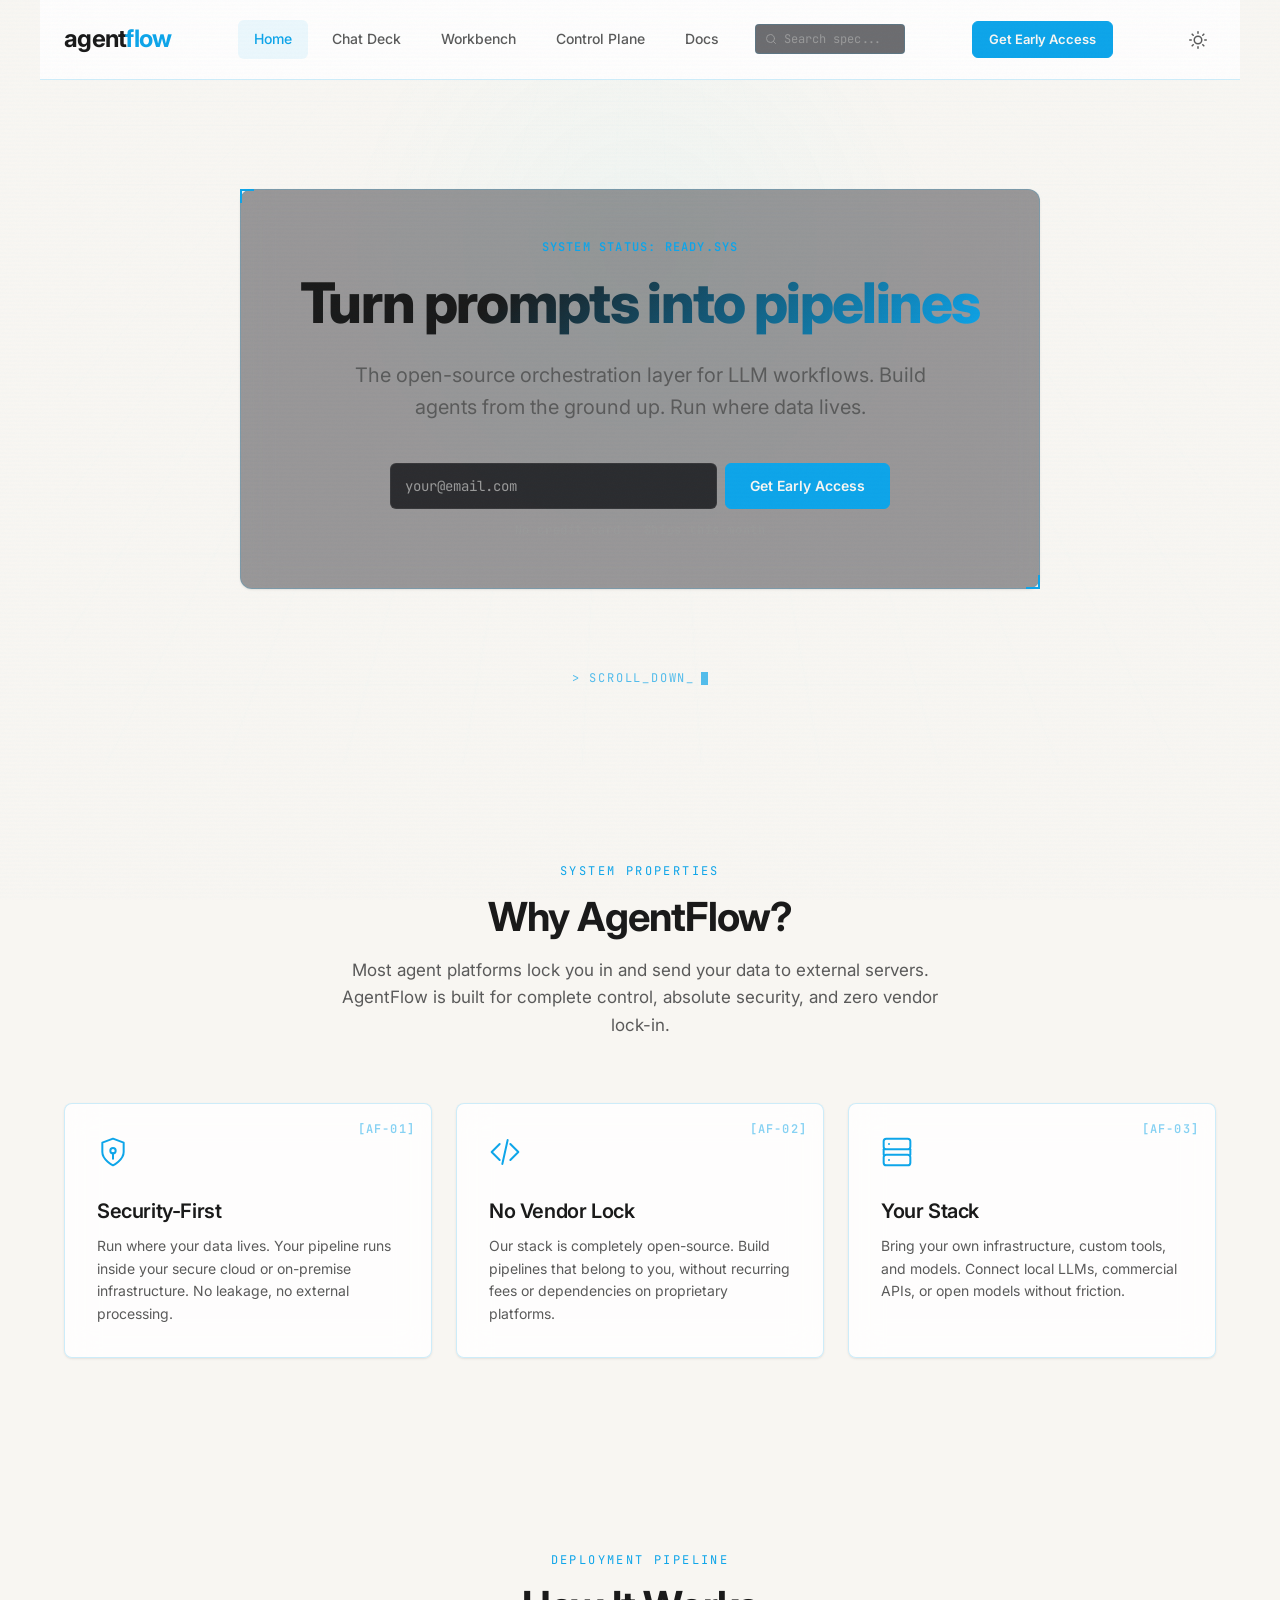
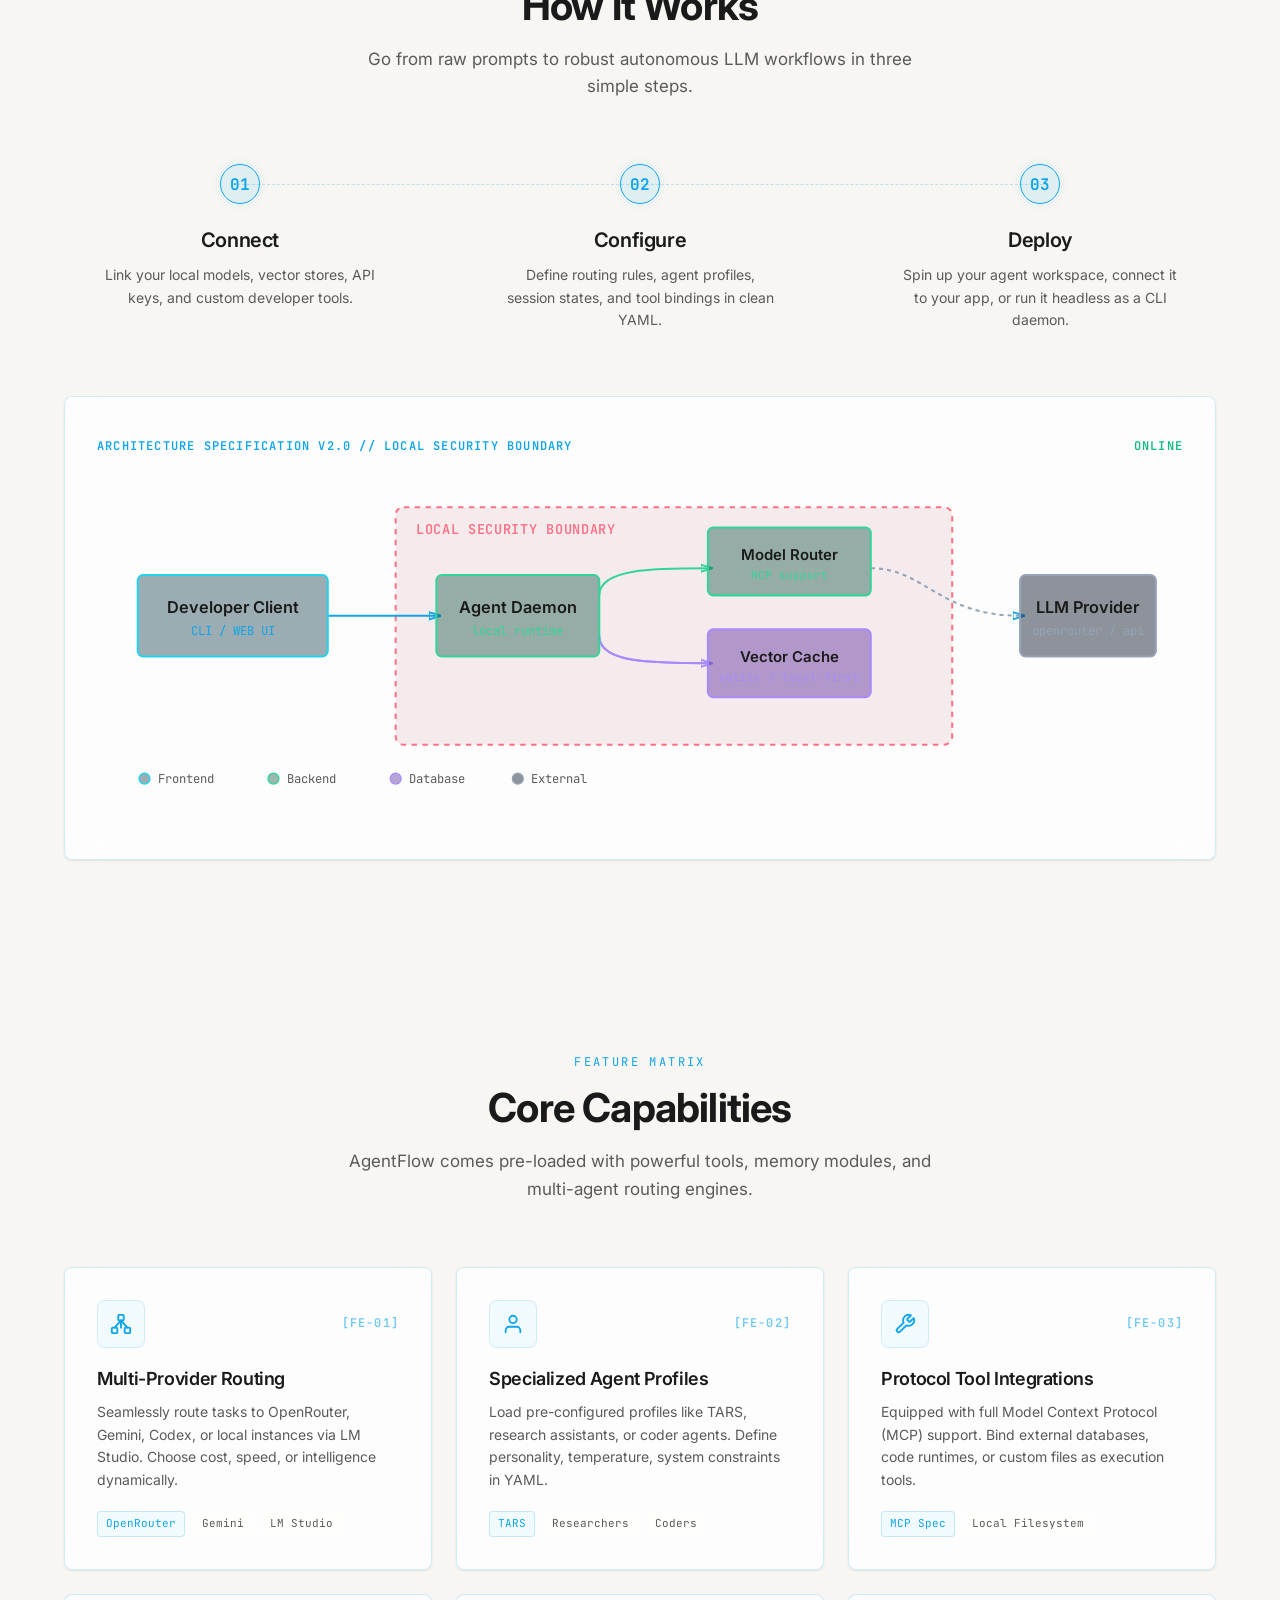
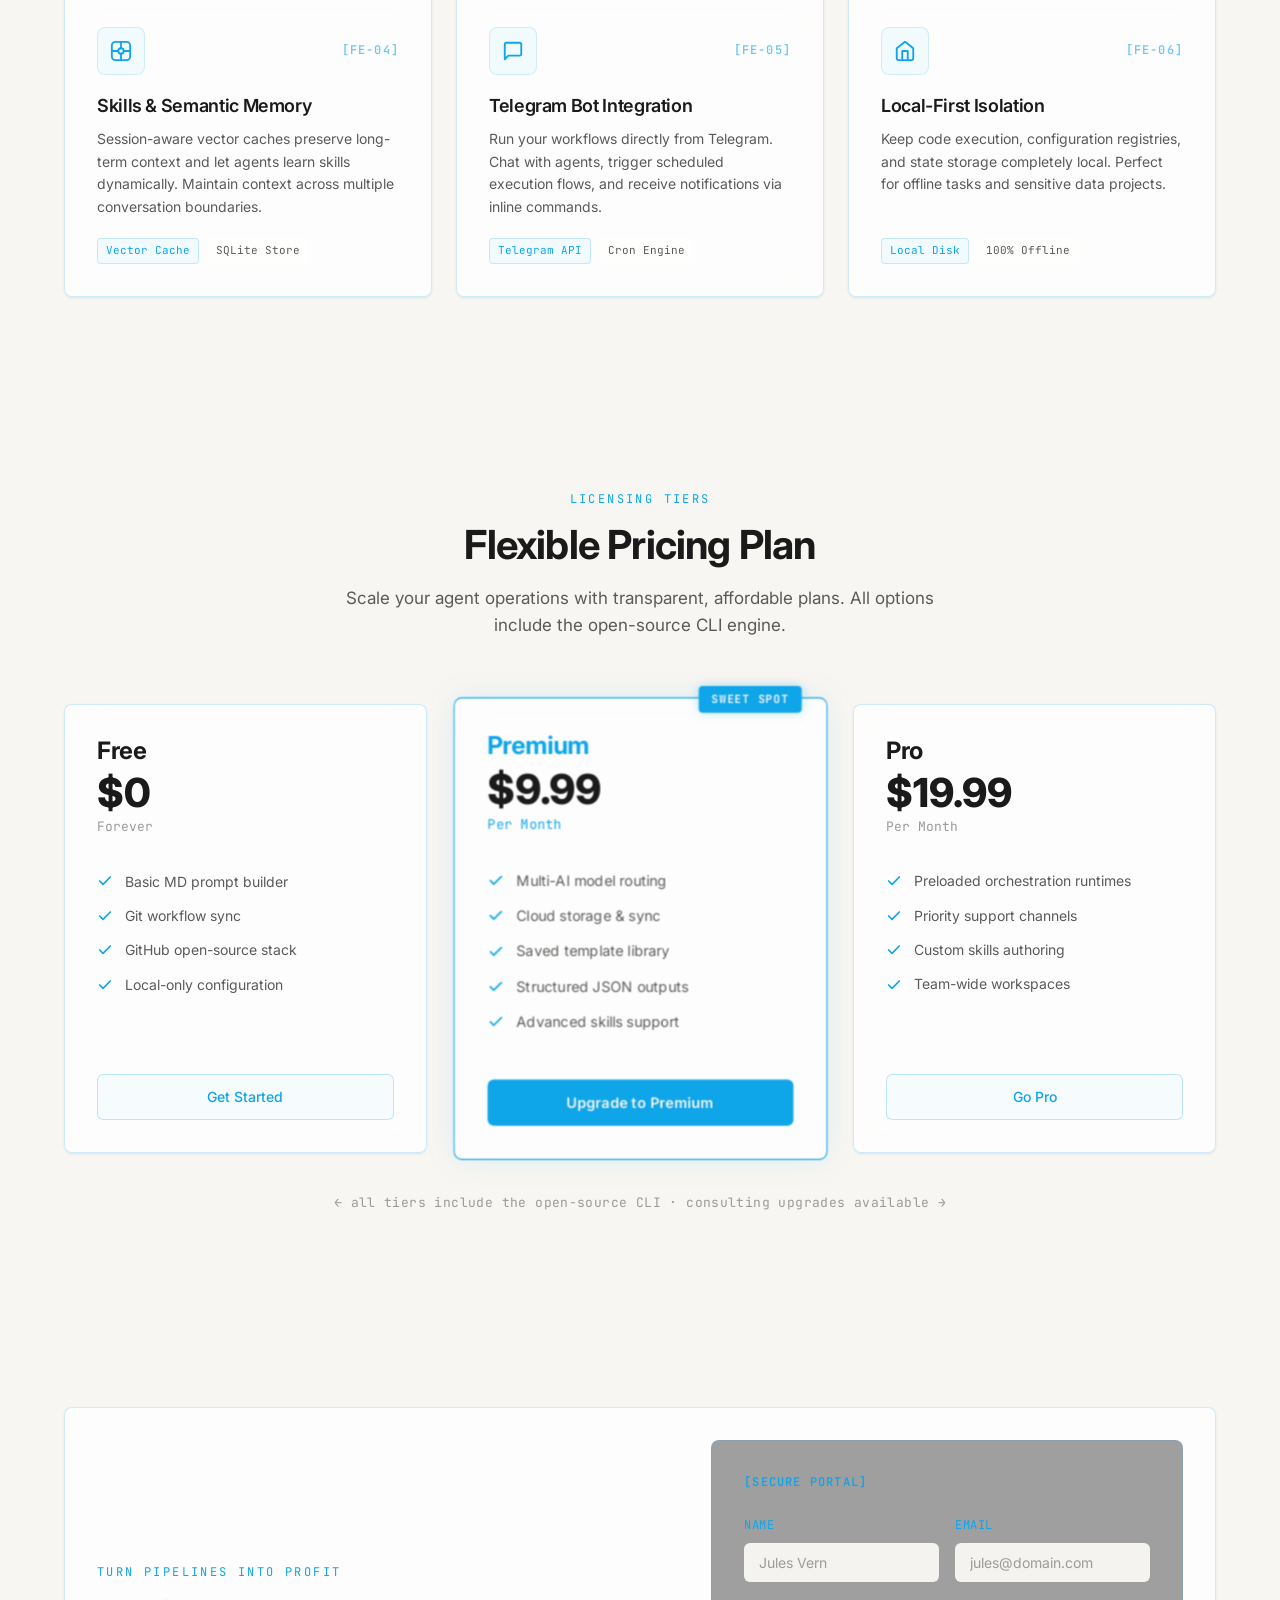
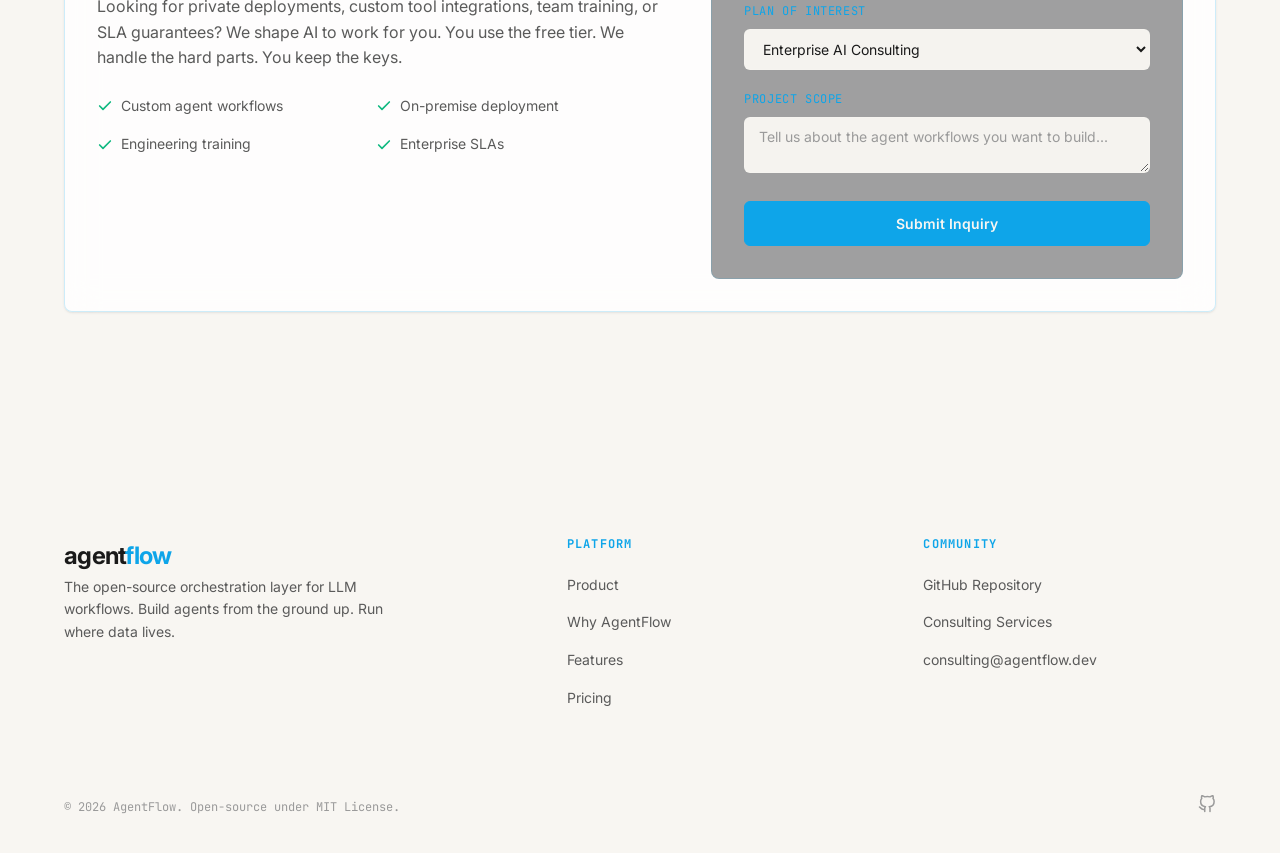
==== commit e1bd29ab: "feat: ecosystem mockups — control plane, workbench, chat deck landing, shared drift.css" ====
--- a/index.html
+++ b/index.html
@@ -1306,11 +1306,11 @@
       </button>
 
       <nav class="nav-menu" id="navMenu">
-        <a href="#hero" class="active">Product</a>
-        <a href="#why">Why AgentFlow</a>
-        <a href="#features">Features</a>
-        <a href="#pricing">Pricing</a>
-        <a href="#consulting">Consulting</a>
+        <a href="#hero" class="active">Home</a>
+        <a href="chat-deck-landing.html">Chat Deck</a>
+        <a href="workbench.html">Workbench</a>
+        <a href="control-plane.html">Control Plane</a>
+        <a href="#" onclick="alert('Mockup Documentation Link'); return false;">Docs</a>
         
         <!-- Search Box (Step 9) -->
         <div class="nav-search-wrapper">
